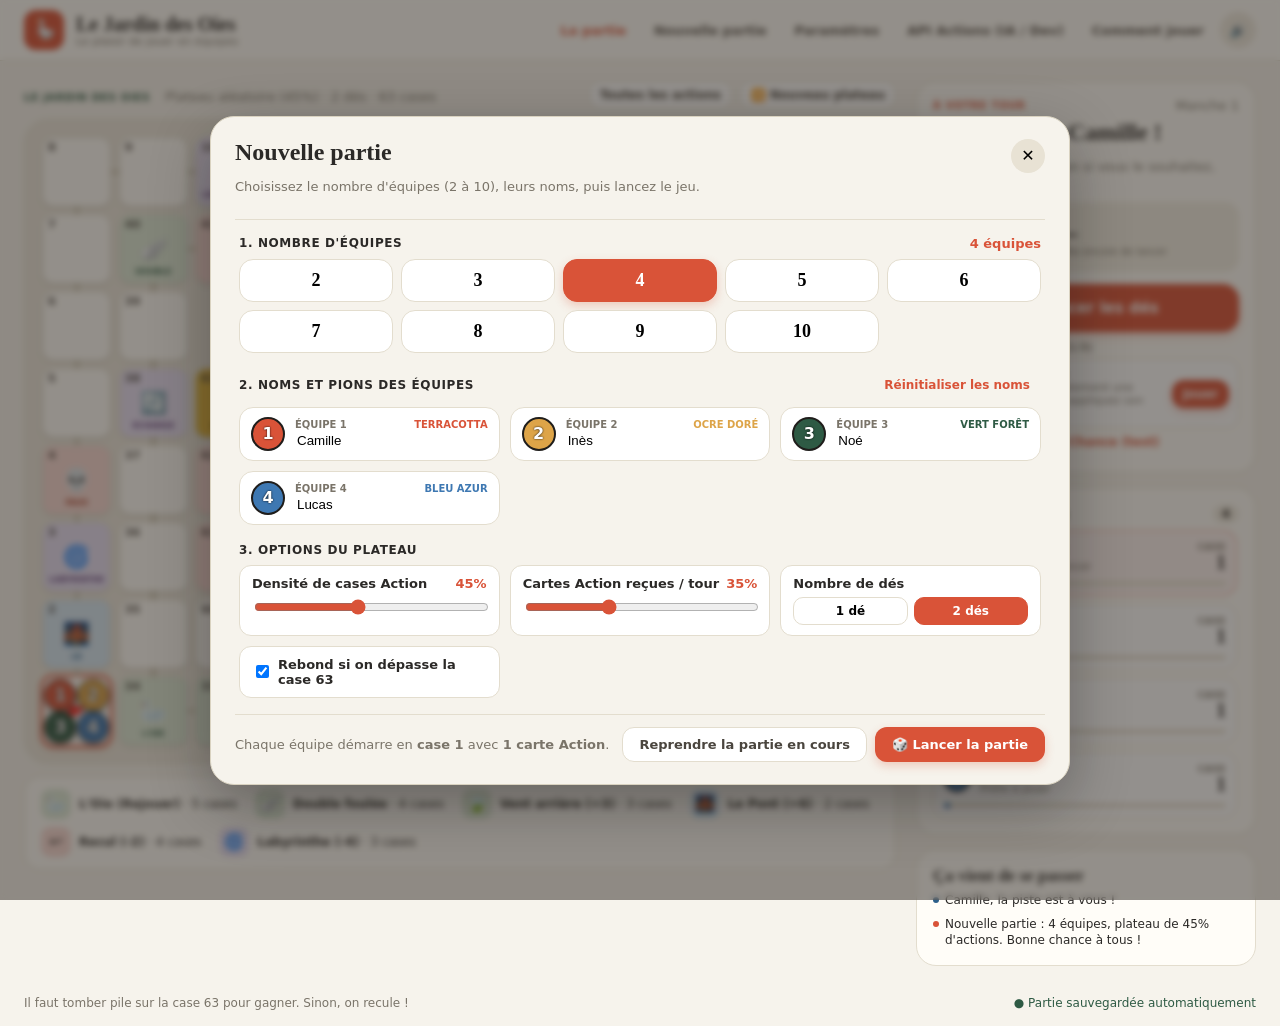
==== index.html @ deab4071 "Nouveau jeu de l'oie en équipes (2 à 10), pions animés, actions extensibles Co-Authored-By: Claude S" ====
<!DOCTYPE html>
<html lang="fr">
<head>
  <meta charset="UTF-8" />
  <meta name="viewport" content="width=device-width, initial-scale=1" />
  <title>Le Jardin des Oies</title>
  <link rel="stylesheet" href="style.css" />
</head>
<body>
  <header class="topbar">
    <div class="brand">
      <span class="logo">🪿</span>
      <div>
        <h1>Le Jardin des Oies</h1>
        <p>Le plaisir de jouer en équipes</p>
      </div>
    </div>
    <nav class="topnav">
      <button class="nav-btn active" data-open="">La partie</button>
      <button class="nav-btn" data-open="setupModal">Nouvelle partie</button>
      <button class="nav-btn" data-open="settingsModal">Paramètres</button>
      <button class="nav-btn" data-open="devModal">API Actions (IA / Dev)</button>
      <button class="nav-btn" data-open="rulesModal">Comment jouer</button>
      <button class="nav-btn icon" id="soundBtn" title="Activer / couper les bruitages">🔊</button>
    </nav>
  </header>

  <main class="layout">
    <section class="board-col">
      <div class="board-head">
        <div>
          <span class="eyebrow">Le jardin des oies</span>
          <span id="boardInfo" class="muted"></span>
        </div>
        <div class="board-actions">
          <button class="btn ghost small" data-open="allCellsModal">Toutes les actions</button>
          <button class="btn ghost small" id="newBoardBtn">🔀 Nouveau plateau</button>
        </div>
      </div>

      <div class="board-frame">
        <div class="board-wrap" id="boardWrap">
          <div class="board-grid" id="boardGrid"></div>
          <div class="pawn-layer" id="pawnLayer"></div>
        </div>
      </div>
      <div class="legend" id="legend"></div>
    </section>

    <aside class="side-col">
      <div class="card" id="turnCard">
        <div class="card-top"><span class="eyebrow">À votre tour</span><span class="muted" id="roundLabel"></span></div>
        <h2 id="turnTitle"></h2>
        <p class="muted" id="turnSubtitle"></p>
        <div class="dice-row">
          <div class="die" id="die1"></div>
          <div class="die" id="die2"></div>
          <div class="dice-total"><strong id="rollTotal">–</strong><small id="rollInfo">Pas encore de lancer</small></div>
        </div>
        <div id="actionBanner" class="banner hidden"></div>
        <button class="btn primary big" id="rollBtn">🎲 Lancer les dés</button>
        <div class="hand" id="handBox"></div>
        <button class="btn link small" id="drawChanceBtn">🍀 Tirer une carte Chance (test)</button>
      </div>

      <div class="card">
        <div class="card-top"><h3>Autour du plateau</h3><span class="badge" id="teamCount"></span></div>
        <div id="playersList" class="players-list"></div>
      </div>

      <div class="card">
        <div class="card-top"><h3>Ça vient de se passer</h3></div>
        <ul id="history" class="history"></ul>
      </div>
    </aside>
  </main>

  <footer class="foot">
    <span>Il faut tomber pile sur la case 63 pour gagner. Sinon, on recule !</span>
    <span id="saveInfo">● Partie sauvegardée automatiquement</span>
  </footer>

  <!-- ===================== MODALES ===================== -->

  <div class="modal hidden" id="setupModal">
    <div class="dialog wide">
      <div class="dialog-head">
        <div><h2>Nouvelle partie</h2><p class="muted">Choisissez le nombre d'équipes (2 à 10), leurs noms, puis lancez le jeu.</p></div>
        <button class="close" data-close>✕</button>
      </div>
      <div class="dialog-body">
        <div class="field">
          <div class="field-head"><label>1. Nombre d'équipes</label><strong id="setupCountText"></strong></div>
          <div class="count-grid" id="countGrid"></div>
        </div>
        <div class="field">
          <div class="field-head"><label>2. Noms et pions des équipes</label><button class="btn link small" id="resetNamesBtn">Réinitialiser les noms</button></div>
          <div class="names-grid" id="namesGrid"></div>
        </div>
        <div class="field">
          <div class="field-head"><label>3. Options du plateau</label></div>
          <div class="options-grid">
            <div class="opt"><span>Densité de cases Action <strong id="coverageVal"></strong></span><input type="range" id="coverageInput" min="10" max="90" step="5" /></div>
            <div class="opt"><span>Cartes Action reçues / tour <strong id="dropVal"></strong></span><input type="range" id="dropInput" min="0" max="100" step="5" /></div>
            <div class="opt"><span>Nombre de dés</span>
              <div class="seg"><button type="button" data-dice="1">1 dé</button><button type="button" data-dice="2">2 dés</button></div></div>
            <label class="opt check"><input type="checkbox" id="bounceInput" /> Rebond si on dépasse la case 63</label>
          </div>
        </div>
      </div>
      <div class="dialog-foot">
        <span class="muted">Chaque équipe démarre en <strong>case 1</strong> avec <strong>1 carte Action</strong>.</span>
        <div class="foot-btns">
          <button class="btn ghost" id="resumeBtn">Reprendre la partie en cours</button>
          <button class="btn primary" id="startBtn">🎲 Lancer la partie</button>
        </div>
      </div>
    </div>
  </div>

  <div class="modal hidden" id="settingsModal">
    <div class="dialog wide">
      <div class="dialog-head">
        <div><h2>Paramètres des actions</h2><p class="muted">Poids de tirage et usages autorisés de chaque action. Un poids de 0 la désactive.</p></div>
        <button class="close" data-close>✕</button>
      </div>
      <div class="dialog-body">
        <table class="weights"><thead><tr><th>Action</th><th>Poids</th><th>Plateau</th><th>Chance</th><th>Main</th></tr></thead><tbody id="weightsBody"></tbody></table>
      </div>
      <div class="dialog-foot">
        <button class="btn link" id="resetWeightsBtn">Rétablir les poids par défaut</button>
        <div class="foot-btns">
          <button class="btn ghost" id="applySettingsBtn">Appliquer</button>
          <button class="btn primary" id="applyRegenBtn">Appliquer et nouveau plateau</button>
        </div>
      </div>
    </div>
  </div>

  <div class="modal hidden" id="devModal">
    <div class="dialog wide">
      <div class="dialog-head">
        <div><h2>API Actions (IA / Dev)</h2><p class="muted">Collez un objet d'action JavaScript (ES6) pour l'injecter à chaud, ou copiez le contrat à donner à une IA.</p></div>
        <button class="close" data-close>✕</button>
      </div>
      <div class="dialog-body">
        <pre class="contract" id="contractBox"></pre>
        <div class="field">
          <div class="field-head"><label>Votre objet action</label><button class="btn link small" id="copyPromptBtn">📋 Copier le prompt pour une IA</button></div>
          <textarea id="actionCode" spellcheck="false" rows="14"></textarea>
          <div id="actionFeedback" class="feedback"></div>
        </div>
      </div>
      <div class="dialog-foot">
        <button class="btn link" id="loadExampleBtn">Charger un exemple</button>
        <button class="btn primary" id="injectBtn">⚡ Injecter l'action</button>
      </div>
    </div>
  </div>

  <div class="modal hidden" id="allCellsModal">
    <div class="dialog wide">
      <div class="dialog-head"><div><h2>Toutes les actions</h2><p class="muted">Catalogue des actions disponibles.</p></div><button class="close" data-close>✕</button></div>
      <div class="dialog-body"><div class="catalog" id="catalog"></div></div>
    </div>
  </div>

  <div class="modal hidden" id="rulesModal">
    <div class="dialog">
      <div class="dialog-head"><h2>Comment jouer ?</h2><button class="close" data-close>✕</button></div>
      <div class="dialog-body rules">
        <p><strong>1. Objectif.</strong> Soyez la première équipe à atteindre exactement la <strong>case 63</strong>. Si votre lancer dépasse 63, vous reculez du nombre de cases en trop (rebond).</p>
        <p><strong>2. Équipes.</strong> De 2 à 10 équipes jouent à tour de rôle. Chaque pion porte le numéro de son équipe.</p>
        <p><strong>3. Plateau dynamique.</strong> Les actions sont réparties au hasard à chaque partie selon la densité choisie et le poids de chaque action.</p>
        <p><strong>4. Cartes Chance.</strong> Certaines cases font piocher une carte Chance dont l'effet s'applique aussitôt.</p>
        <p><strong>5. Cartes Action.</strong> En fin de tour, une équipe peut recevoir une carte Action (3 maximum en main). Jouez-la avant de lancer les dés.</p>
        <p><strong>6. Nouvelles actions.</strong> Le bouton « API Actions » permet d'injecter vos propres actions à chaud.</p>
      </div>
      <div class="dialog-foot"><span></span><button class="btn primary" data-close>C'est compris !</button></div>
    </div>
  </div>

  <div class="modal hidden" id="chanceModal">
    <div class="dialog small center">
      <div class="big-icon" id="chanceIcon"></div>
      <span class="eyebrow" id="chanceKicker">Carte Chance tirée !</span>
      <h2 id="chanceTitle"></h2>
      <p class="muted" id="chanceDesc"></p>
      <button class="btn primary big" id="chanceOk">Appliquer l'effet</button>
    </div>
  </div>

  <div class="modal hidden" id="victoryModal">
    <div class="dialog small center">
      <div class="big-icon">🏆</div>
      <span class="eyebrow">Victoire !</span>
      <h2 id="victoryName"></h2>
      <p class="muted">Elle a atteint la case 63 en plein cœur du jardin.</p>
      <div class="foot-btns center">
        <button class="btn ghost" id="victorySetupBtn">Changer les équipes</button>
        <button class="btn primary" id="victoryAgainBtn">Rejouer</button>
      </div>
    </div>
  </div>

  <div class="toast hidden" id="toast"></div>

  <script src="actions.js"></script>
  <script src="game.js"></script>
</body>
</html>
---- style.css ----
:root {
  --bg: #F6F3EC;
  --surface: #FFFDF8;
  --board: #ECE7DC;
  --line: #E3DDCE;
  --ink: #2B2927;
  --muted: #7A7469;
  --accent: #D95338;
  --accent-dark: #BE4128;
  --forest: #2E5A44;
  --t-green: #DCE8D6;  --t-green-ink: #2E5A44;
  --t-blue: #D7E8F4;   --t-blue-ink: #2C5F8A;
  --t-yellow: #F7EBBD; --t-yellow-ink: #8A6A10;
  --t-purple: #E7DFF4; --t-purple-ink: #5E3A78;
  --t-red: #F8D9D3;    --t-red-ink: #A4361F;
  --t-gold: #E6B93E;
}
* { box-sizing: border-box; }
html, body { margin: 0; }
body {
  background: var(--bg); color: var(--ink);
  font-family: system-ui, -apple-system, "Segoe UI", Roboto, sans-serif;
  min-height: 100vh; display: flex; flex-direction: column; overflow-x: hidden;
}
h1, h2, h3 { font-family: Georgia, "Times New Roman", serif; margin: 0; }
button { font: inherit; cursor: pointer; }
.hidden { display: none !important; }
.muted { color: var(--muted); font-size: 13px; }
.eyebrow { font-size: 10px; font-weight: 800; letter-spacing: .08em; text-transform: uppercase; color: var(--accent); }

/* ---------- En-tête ---------- */
.topbar { display: flex; align-items: center; justify-content: space-between; gap: 16px; flex-wrap: wrap;
  padding: 10px 24px; background: var(--surface); border-bottom: 1px solid var(--line); }
.brand { display: flex; align-items: center; gap: 12px; }
.brand .logo { width: 40px; height: 40px; border-radius: 12px; background: var(--accent); display: grid; place-items: center; font-size: 22px; }
.brand h1 { font-size: 20px; line-height: 1.1; }
.brand p { margin: 0; font-size: 11px; color: var(--muted); }
.topnav { display: flex; align-items: center; gap: 4px; flex-wrap: wrap; }
.nav-btn { background: none; border: 0; padding: 8px 12px; border-radius: 10px; font-size: 13px; font-weight: 600; color: #57514A; }
.nav-btn:hover { background: #EFEADF; }
.nav-btn.active { color: var(--accent); }
.nav-btn.icon { width: 36px; height: 36px; padding: 0; border-radius: 50%; background: #EFEADF; }

/* ---------- Mise en page ---------- */
.layout { flex: 1; display: grid; grid-template-columns: minmax(0, 1fr) 340px; gap: 20px; padding: 20px 24px; max-width: 1500px; width: 100%; margin: 0 auto; }
@media (max-width: 1000px) { .layout { grid-template-columns: 1fr; padding: 14px; } }
.board-head { display: flex; justify-content: space-between; align-items: center; gap: 10px; flex-wrap: wrap; margin-bottom: 10px; }
.board-head .eyebrow { margin-right: 10px; color: var(--forest); }
.board-actions { display: flex; gap: 8px; }

.board-frame { background: var(--board); border: 1px solid var(--line); border-radius: 24px; padding: 18px; }
.board-wrap { position: relative; container-type: inline-size; width: 100%; aspect-ratio: 11 / 8; }
.board-grid { position: absolute; inset: 0; display: grid; grid-template-columns: repeat(11, 1fr); grid-template-rows: repeat(8, 1fr); gap: 1.1cqw; }

.cell { position: relative; background: #FFFDF8; border-radius: 1.2cqw; box-shadow: 0 .2cqw .5cqw rgba(60,50,30,.12), inset 0 0 0 1px rgba(0,0,0,.04);
  display: flex; flex-direction: column; align-items: center; padding: .5cqw .6cqw; min-width: 0; }
.cell .num { align-self: flex-start; font-size: 1.35cqw; font-weight: 800; line-height: 1; color: #55504A; }
.cell .badge-icon { margin: auto; font-size: 2.6cqw; line-height: 1; }
.cell .badge-name { font-size: .95cqw; font-weight: 800; text-transform: uppercase; letter-spacing: -.01em; max-width: 100%; white-space: nowrap; overflow: hidden; text-overflow: ellipsis; margin-bottom: .3cqw; }
.cell.green { background: var(--t-green); color: var(--t-green-ink); }
.cell.blue { background: var(--t-blue); color: var(--t-blue-ink); }
.cell.yellow { background: var(--t-yellow); color: var(--t-yellow-ink); }
.cell.purple { background: var(--t-purple); color: var(--t-purple-ink); }
.cell.red { background: var(--t-red); color: var(--t-red-ink); }
.cell.goal { background: var(--t-gold); color: #4A3800; }
.cell.start .badge-icon { color: var(--accent); }
.cell.current { box-shadow: 0 0 0 .3cqw var(--accent), 0 .4cqw 1cqw rgba(217,83,56,.3); }
.cell::after { content: ""; position: absolute; background: #CFC8B6; border-radius: 2px; z-index: 0; }
.cell.to-right::after { right: -1.1cqw; top: 50%; width: 1.1cqw; height: .5cqw; transform: translateY(-50%); }
.cell.to-left::after { left: -1.1cqw; top: 50%; width: 1.1cqw; height: .5cqw; transform: translateY(-50%); }
.cell.to-up::after { top: -1.1cqw; left: 50%; height: 1.1cqw; width: .5cqw; transform: translateX(-50%); }
.cell.to-down::after { bottom: -1.1cqw; left: 50%; height: 1.1cqw; width: .5cqw; transform: translateX(-50%); }

.center-stage { grid-column: 4 / 10; grid-row: 3 / 7; display: flex; flex-direction: column; align-items: center; justify-content: center; text-align: center; color: var(--forest); }
.center-stage h2 { font-size: 3.2cqw; }
.center-stage p { margin: .2cqw 0 .6cqw; font-size: 1.3cqw; opacity: .8; }
.center-stage svg { width: 22cqw; height: auto; }
.center-stage .quote { font-size: 1.3cqw; font-style: italic; opacity: .8; font-family: Georgia, serif; }

/* ---------- Pions ---------- */
.pawn-layer { position: absolute; inset: 0; pointer-events: none; z-index: 5; }
.pawn { position: absolute; width: var(--ps, 3cqw); height: var(--ps, 3cqw); transform: translate(-50%, -50%);
  border-radius: 50%; border: .2cqw solid #1F1D1B; display: grid; place-items: center; color: #fff;
  font-weight: 800; font-size: calc(var(--ps, 3cqw) * .55); text-shadow: 0 0 2px #000, 0 0 2px #000;
  box-shadow: 0 .3cqw .6cqw rgba(0,0,0,.35); transition: left .22s ease-in-out, top .22s ease-in-out, width .2s, height .2s; }
.pawn.active { animation: bob .9s ease-in-out infinite; z-index: 3; }
@keyframes bob { 50% { transform: translate(-50%, -62%); } }

.legend { display: flex; flex-wrap: wrap; gap: 8px 18px; margin-top: 12px; padding: 12px 16px; background: var(--surface); border: 1px solid var(--line); border-radius: 16px; }
.legend-item { display: flex; align-items: center; gap: 8px; font-size: 12px; }
.legend-item .chip { width: 30px; height: 30px; border-radius: 9px; display: grid; place-items: center; font-size: 16px; }
.chip.green { background: var(--t-green); } .chip.blue { background: var(--t-blue); } .chip.yellow { background: var(--t-yellow); }
.chip.purple { background: var(--t-purple); } .chip.red { background: var(--t-red); }

/* ---------- Panneau latéral ---------- */
.side-col { display: flex; flex-direction: column; gap: 14px; }
.card { background: var(--surface); border: 1px solid var(--line); border-radius: 20px; padding: 16px; }
.card-top { display: flex; justify-content: space-between; align-items: center; margin-bottom: 6px; }
.card h2 { font-size: 24px; margin: 2px 0; }
.card h3 { font-size: 17px; }
.badge { background: #EFEADF; padding: 2px 9px; border-radius: 99px; font-size: 12px; font-weight: 700; }

.dice-row { display: flex; align-items: center; gap: 10px; margin: 12px 0; padding: 12px; background: #F3EFE4; border-radius: 14px; }
.die { width: 46px; height: 46px; background: #fff; border-radius: 10px; box-shadow: 0 2px 5px rgba(0,0,0,.15); }
.die svg { width: 100%; height: 100%; }
.die.rolling { animation: shake .25s linear infinite; }
@keyframes shake { 25% { transform: rotate(-12deg); } 75% { transform: rotate(12deg); } }
.dice-total { display: flex; flex-direction: column; margin-left: 6px; }
.dice-total strong { font-family: Georgia, serif; font-size: 28px; line-height: 1; }
.dice-total small { font-size: 10px; color: var(--muted); max-width: 110px; }
.banner { padding: 10px 12px; border-radius: 12px; background: #FDF3F1; border: 1px solid #F2C9BF; margin-bottom: 10px; font-size: 13px; }
.banner b { display: block; color: var(--accent-dark); }

.btn { border: 1px solid transparent; border-radius: 12px; padding: 9px 16px; font-weight: 700; font-size: 13px; }
.btn.primary { background: var(--accent); color: #fff; box-shadow: 0 4px 10px rgba(217,83,56,.25); }
.btn.primary:hover:not(:disabled) { background: var(--accent-dark); }
.btn.primary:disabled { opacity: .55; cursor: not-allowed; }
.btn.ghost { background: #fff; border-color: var(--line); color: #4A453E; }
.btn.ghost:hover { background: #F3EFE4; }
.btn.link { background: none; color: var(--accent); padding: 4px 6px; }
.btn.link:hover { text-decoration: underline; }
.btn.small { padding: 6px 10px; font-size: 12px; }
.btn.big { width: 100%; padding: 14px; font-size: 15px; border-radius: 16px; }

.hand { display: flex; flex-direction: column; gap: 6px; margin-top: 10px; }
.hand-title { font-size: 10px; font-weight: 800; letter-spacing: .06em; text-transform: uppercase; color: var(--muted); }
.hand-card { display: flex; align-items: center; gap: 8px; padding: 7px 9px; border-radius: 12px; border: 1px solid var(--line); background: #fff; font-size: 12px; }
.hand-card .ico { font-size: 20px; }
.hand-card .txt { flex: 1; min-width: 0; }
.hand-card .txt b { display: block; }
.hand-card .txt span { color: var(--muted); font-size: 11px; display: block; }

.players-list { display: flex; flex-direction: column; gap: 8px; max-height: 420px; overflow-y: auto; padding-right: 2px; }
.player { padding: 9px 10px; border-radius: 14px; border: 1px solid var(--line); background: #fff; }
.player.turn { background: #FDF3F1; border-color: rgba(217,83,56,.45); }
.player-row { display: flex; align-items: center; gap: 10px; }
.player .dot { width: 26px; height: 26px; border-radius: 50%; border: 2px solid #1F1D1B; display: grid; place-items: center; color: #fff; font-size: 12px; font-weight: 800; text-shadow: 0 0 2px #000; flex-shrink: 0; }
.player .info { flex: 1; min-width: 0; }
.player .info b { font-size: 13px; display: block; overflow: hidden; text-overflow: ellipsis; white-space: nowrap; }
.player .info span { font-size: 11px; color: var(--muted); }
.player .pos { text-align: right; }
.player .pos small { display: block; font-size: 9px; font-weight: 800; letter-spacing: .06em; color: var(--muted); }
.player .pos b { font-family: Georgia, serif; font-size: 20px; line-height: 1; }
.bar { height: 5px; border-radius: 9px; background: #E8E2D4; margin-top: 7px; overflow: hidden; }
.bar i { display: block; height: 100%; transition: width .4s; }

.history { list-style: none; margin: 0; padding: 0; max-height: 240px; overflow-y: auto; display: flex; flex-direction: column; gap: 8px; }
.history li { font-size: 12px; padding-left: 12px; position: relative; line-height: 1.35; }
.history li::before { content: ""; position: absolute; left: 0; top: 5px; width: 6px; height: 6px; border-radius: 50%; background: var(--t-blue-ink); }
.history li.hl::before { background: var(--accent); }

.foot { display: flex; justify-content: space-between; flex-wrap: wrap; gap: 8px; padding: 10px 24px 16px; font-size: 12px; color: var(--muted); }
#saveInfo { color: var(--forest); }

/* ---------- Modales ---------- */
.modal { position: fixed; inset: 0; z-index: 50; background: rgba(40,35,28,.5); backdrop-filter: blur(3px); display: flex; align-items: center; justify-content: center; padding: 16px; }
.dialog { background: var(--bg); border: 1px solid #D9D2C0; border-radius: 24px; width: 100%; max-width: 560px; max-height: 92vh; display: flex; flex-direction: column; padding: 22px 24px; box-shadow: 0 20px 60px rgba(0,0,0,.3); }
.dialog.wide { max-width: 860px; }
.dialog.small { max-width: 400px; }
.dialog.center { align-items: center; text-align: center; gap: 8px; }
.dialog-head { display: flex; justify-content: space-between; gap: 12px; padding-bottom: 12px; border-bottom: 1px solid var(--line); }
.dialog-head h2 { font-size: 24px; }
.dialog-body { overflow-y: auto; padding: 16px 4px; flex: 1; display: flex; flex-direction: column; gap: 18px; }
.dialog-foot { display: flex; justify-content: space-between; align-items: center; gap: 12px; flex-wrap: wrap; padding-top: 12px; border-top: 1px solid var(--line); }
.foot-btns { display: flex; gap: 8px; flex-wrap: wrap; }
.foot-btns.center { justify-content: center; margin-top: 8px; }
.close { width: 34px; height: 34px; border-radius: 50%; border: 0; background: #E8E2D4; font-weight: 800; flex-shrink: 0; }
.big-icon { font-size: 54px; }
.rules p { margin: 0 0 10px; font-size: 14px; line-height: 1.5; }

.field-head { display: flex; justify-content: space-between; align-items: center; margin-bottom: 8px; }
.field-head label { font-size: 12px; font-weight: 800; text-transform: uppercase; letter-spacing: .05em; }
.field-head strong { color: var(--accent); font-size: 13px; }
.count-grid { display: grid; grid-template-columns: repeat(5, 1fr); gap: 8px; }
.count-grid button { padding: 10px 0; border-radius: 14px; border: 1px solid var(--line); background: #fff; font: 700 18px Georgia, serif; }
.count-grid button:hover { border-color: #aaa; }
.count-grid button.sel { background: var(--accent); color: #fff; border-color: var(--accent); box-shadow: 0 4px 10px rgba(217,83,56,.25); }
.names-grid { display: grid; grid-template-columns: repeat(auto-fill, minmax(240px, 1fr)); gap: 10px; }
.name-card { display: flex; align-items: center; gap: 10px; padding: 9px 11px; border-radius: 14px; background: #fff; border: 1px solid var(--line); }
.name-card:focus-within { border-color: var(--accent); }
.name-card .dot { width: 34px; height: 34px; border-radius: 50%; border: 2px solid #1F1D1B; display: grid; place-items: center; color: #fff; font-weight: 800; text-shadow: 0 0 2px #000; flex-shrink: 0; }
.name-card .col { flex: 1; min-width: 0; }
.name-card small { font-size: 10px; font-weight: 700; text-transform: uppercase; color: var(--muted); display: flex; justify-content: space-between; }
.name-card input { width: 100%; border: 0; outline: 0; background: transparent; font: 700 14px inherit; }
.options-grid { display: grid; grid-template-columns: repeat(auto-fit, minmax(240px, 1fr)); gap: 10px; }
.opt { padding: 10px 12px; border-radius: 12px; background: #fff; border: 1px solid var(--line); display: flex; flex-direction: column; gap: 6px; font-size: 13px; }
.opt span { display: flex; justify-content: space-between; font-weight: 600; }
.opt span strong { color: var(--accent); }
.opt.check { flex-direction: row; align-items: center; font-weight: 600; }
.opt input[type=range] { width: 100%; accent-color: var(--accent); }
.seg { display: flex; gap: 6px; }
.seg button { flex: 1; padding: 6px; border-radius: 10px; border: 1px solid var(--line); background: #fff; font-weight: 600; font-size: 12px; }
.seg button.sel { background: var(--accent); color: #fff; border-color: var(--accent); }

.weights { width: 100%; border-collapse: collapse; font-size: 13px; }
.weights th { text-align: left; font-size: 10px; text-transform: uppercase; letter-spacing: .05em; color: var(--muted); padding: 6px; }
.weights td { padding: 6px; border-top: 1px solid var(--line); }
.weights input[type=number] { width: 60px; padding: 4px 6px; border-radius: 8px; border: 1px solid var(--line); }

.contract, #actionCode { font: 12px/1.45 ui-monospace, Menlo, Consolas, monospace; }
.contract { background: #2B2927; color: #E8E2D4; padding: 12px 14px; border-radius: 12px; margin: 0; white-space: pre-wrap; max-height: 220px; overflow: auto; }
#actionCode { width: 100%; border: 1px solid var(--line); border-radius: 12px; padding: 10px; resize: vertical; background: #fff; }
.feedback { font-size: 12px; font-weight: 700; margin-top: 6px; min-height: 16px; }
.feedback.ok { color: #1E7B4B; } .feedback.err { color: #C0301A; }

.catalog { display: grid; grid-template-columns: repeat(auto-fill, minmax(300px, 1fr)); gap: 10px; }
.cat-item { display: flex; gap: 10px; padding: 10px; border-radius: 14px; background: #fff; border: 1px solid var(--line); font-size: 12px; }
.cat-item .chip { width: 38px; height: 38px; border-radius: 11px; display: grid; place-items: center; font-size: 20px; flex-shrink: 0; }
.tags { display: flex; gap: 5px; margin-top: 5px; flex-wrap: wrap; }
.tags span { font-size: 10px; padding: 1px 7px; border-radius: 6px; background: #EFEADF; font-weight: 600; }

.toast { position: fixed; left: 50%; bottom: 22px; transform: translateX(-50%); background: #2B2927; color: #fff; padding: 10px 18px; border-radius: 12px; font-size: 13px; font-weight: 600; z-index: 80; box-shadow: 0 8px 24px rgba(0,0,0,.3); max-width: 92vw; }

@media (max-width: 640px) {
  .topbar { padding: 10px 14px; }
  .cell .badge-name { display: none; }
  .cell .num { font-size: 2cqw; }
  .cell .badge-icon { font-size: 3.4cqw; }
  .center-stage h2 { font-size: 3.6cqw; }
  .center-stage .quote, .center-stage p { display: none; }
  .board-frame { padding: 10px; border-radius: 16px; }
}
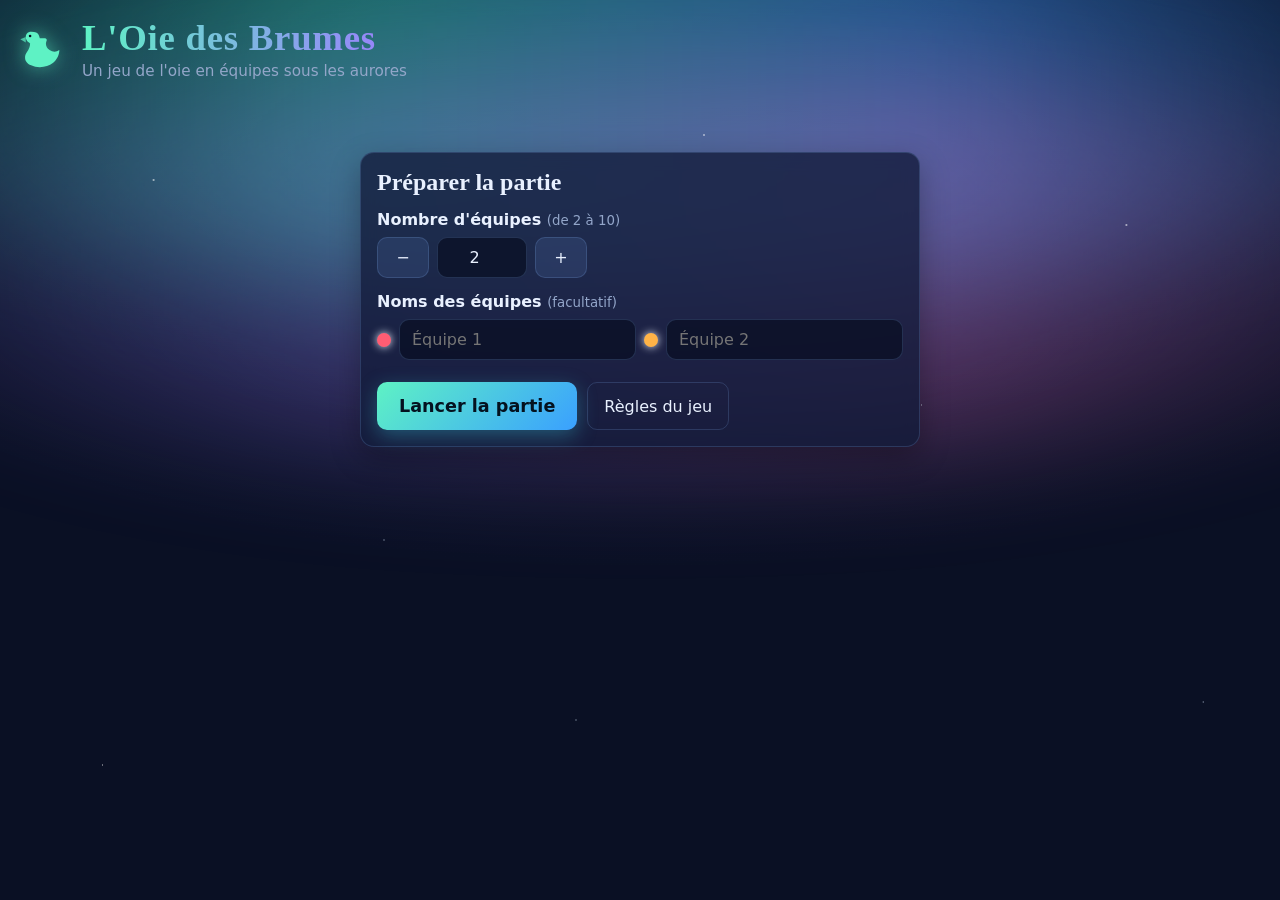
==== commit 2272c0b5: "Nouveau jeu de l'oie « L'Oie des Brumes » (HTML/CSS/JS) Co-Authored-By: Claude Sonnet 5.5 <noreply@a" ====
--- a/index.html
+++ b/index.html
@@ -1,211 +1,123 @@
 <!DOCTYPE html>
 <html lang="fr">
 <head>
-  <meta charset="UTF-8" />
-  <meta name="viewport" content="width=device-width, initial-scale=1" />
-  <title>Le Jardin des Oies</title>
-  <link rel="stylesheet" href="style.css" />
+  <meta charset="utf-8">
+  <meta name="viewport" content="width=device-width, initial-scale=1">
+  <title>L'Oie des Brumes</title>
+  <link rel="stylesheet" href="style.css">
 </head>
 <body>
-  <header class="topbar">
-    <div class="brand">
-      <span class="logo">🪿</span>
-      <div>
-        <h1>Le Jardin des Oies</h1>
-        <p>Le plaisir de jouer en équipes</p>
-      </div>
+
+<!-- Sprite des pictogrammes (habillage : modifiable sans toucher au jeu) -->
+<svg width="0" height="0" style="position:absolute" aria-hidden="true">
+  <symbol id="i-goose" viewBox="0 0 48 48"><path d="M14 8c-3 0-5 2-5 5 0 2 1 4 3 5l1 1c0 3-1 5-3 8-3 4-2 10 4 12 6 3 15 2 20-2 4-3 6-8 6-12-3 2-6 2-9 0-3-2-4-5-3-8 1-2 0-3-2-3h-4l-1-3c-1-2-3-3-7-3z"/><path d="M9 13l-5 2 5 3z" opacity=".7"/><circle cx="13" cy="12" r="1.2" fill="#0b1226"/></symbol>
+  <symbol id="i-bridge" viewBox="0 0 48 48"><path d="M3 30h42v4H3zM6 30c3-12 33-12 36 0h-4C34 21 14 21 10 30zM9 34v8h4v-8zm13 0v8h4v-8zm13 0v8h4v-8z"/></symbol>
+  <symbol id="i-inn" viewBox="0 0 48 48"><path d="M24 6L4 22h6v20h28V22h6zM20 42V30h8v12z"/></symbol>
+  <symbol id="i-well" viewBox="0 0 48 48"><path d="M8 8h32v4h-3v10h-4V12H15v10h-4V12H8zM10 24h28v18H10zM14 28v10h20V28z" fill-rule="evenodd"/></symbol>
+  <symbol id="i-maze" viewBox="0 0 48 48"><path d="M6 6h36v36H6zm5 5v26h26V11zm5 5h16v16H21v-8h6v-3H18v13h-2z" fill-rule="evenodd"/></symbol>
+  <symbol id="i-prison" viewBox="0 0 48 48"><path d="M6 6h36v36H6zm5 5v26h5V11zm10 0v26h5V11zm10 0v26h5V11z" fill-rule="evenodd"/></symbol>
+  <symbol id="i-death" viewBox="0 0 48 48"><path d="M24 4C13 4 8 12 8 20c0 5 2 8 5 10v8h6v-4h3v4h4v-4h3v4h6v-8c3-2 5-5 5-10C40 12 35 4 24 4zM17 19a4 4 0 110 8 4 4 0 010-8zm14 0a4 4 0 110 8 4 4 0 010-8z" fill-rule="evenodd"/></symbol>
+  <symbol id="i-start" viewBox="0 0 48 48"><path d="M10 4h4v40h-4zM16 6l24 8-24 10z"/></symbol>
+  <symbol id="i-end" viewBox="0 0 48 48"><path d="M24 3l6 14 15 1-11 10 4 15-14-8-14 8 4-15L3 18l15-1z"/></symbol>
+</svg>
+
+<div class="sky" aria-hidden="true"><div class="aurora a1"></div><div class="aurora a2"></div><div class="stars"></div></div>
+
+<main class="app">
+  <header class="masthead">
+    <svg class="logo" viewBox="0 0 48 48"><use href="#i-goose"/></svg>
+    <div>
+      <h1>L'Oie des Brumes</h1>
+      <p>Un jeu de l'oie en équipes sous les aurores</p>
     </div>
-    <nav class="topnav">
-      <button class="nav-btn active" data-open="">La partie</button>
-      <button class="nav-btn" data-open="setupModal">Nouvelle partie</button>
-      <button class="nav-btn" data-open="settingsModal">Paramètres</button>
-      <button class="nav-btn" data-open="devModal">API Actions (IA / Dev)</button>
-      <button class="nav-btn" data-open="rulesModal">Comment jouer</button>
-      <button class="nav-btn icon" id="soundBtn" title="Activer / couper les bruitages">🔊</button>
-    </nav>
   </header>
 
-  <main class="layout">
-    <section class="board-col">
-      <div class="board-head">
-        <div>
-          <span class="eyebrow">Le jardin des oies</span>
-          <span id="boardInfo" class="muted"></span>
+  <!-- ÉCRAN 1 : préparation -->
+  <section id="setup" class="card setup">
+    <h2>Préparer la partie</h2>
+    <label class="field-label" for="teamCount">Nombre d'équipes <small>(de 2 à 10)</small></label>
+    <div class="stepper">
+      <button type="button" id="teamMinus" aria-label="Moins d'équipes">−</button>
+      <input id="teamCount" type="number" min="2" max="10" value="2" inputmode="numeric">
+      <button type="button" id="teamPlus" aria-label="Plus d'équipes">+</button>
+    </div>
+    <p id="setupError" class="error" role="alert" hidden></p>
+
+    <div class="field-label">Noms des équipes <small>(facultatif)</small></div>
+    <ul id="teamNames" class="team-names"></ul>
+
+    <div class="actions">
+      <button type="button" id="startBtn" class="btn primary big">Lancer la partie</button>
+      <button type="button" class="btn ghost" data-open="rulesDialog">Règles du jeu</button>
+    </div>
+  </section>
+
+  <!-- ÉCRAN 2 : partie -->
+  <section id="game" class="game" hidden>
+    <div class="board-wrap">
+      <div id="board" class="board" aria-label="Plateau de jeu"></div>
+      <p id="banner" class="banner" aria-live="polite"></p>
+    </div>
+
+    <aside class="panel">
+      <div class="card turn">
+        <div class="turn-head">
+          <span id="turnDot" class="dot"></span>
+          <div><small>Au tour de</small><strong id="turnName">—</strong></div>
         </div>
-        <div class="board-actions">
-          <button class="btn ghost small" data-open="allCellsModal">Toutes les actions</button>
-          <button class="btn ghost small" id="newBoardBtn">🔀 Nouveau plateau</button>
+        <div class="dice-row">
+          <div id="die1" class="die" aria-label="Dé 1"></div>
+          <div id="die2" class="die" aria-label="Dé 2"></div>
         </div>
-      </div>
-
-      <div class="board-frame">
-        <div class="board-wrap" id="boardWrap">
-          <div class="board-grid" id="boardGrid"></div>
-          <div class="pawn-layer" id="pawnLayer"></div>
-        </div>
-      </div>
-      <div class="legend" id="legend"></div>
-    </section>
-
-    <aside class="side-col">
-      <div class="card" id="turnCard">
-        <div class="card-top"><span class="eyebrow">À votre tour</span><span class="muted" id="roundLabel"></span></div>
-        <h2 id="turnTitle"></h2>
-        <p class="muted" id="turnSubtitle"></p>
-        <div class="dice-row">
-          <div class="die" id="die1"></div>
-          <div class="die" id="die2"></div>
-          <div class="dice-total"><strong id="rollTotal">–</strong><small id="rollInfo">Pas encore de lancer</small></div>
-        </div>
-        <div id="actionBanner" class="banner hidden"></div>
-        <button class="btn primary big" id="rollBtn">🎲 Lancer les dés</button>
-        <div class="hand" id="handBox"></div>
-        <button class="btn link small" id="drawChanceBtn">🍀 Tirer une carte Chance (test)</button>
+        <button type="button" id="rollBtn" class="btn primary big">Lancer les dés</button>
       </div>
 
       <div class="card">
-        <div class="card-top"><h3>Autour du plateau</h3><span class="badge" id="teamCount"></span></div>
-        <div id="playersList" class="players-list"></div>
+        <h3>Équipes</h3>
+        <ul id="teamList" class="team-list"></ul>
       </div>
 
       <div class="card">
-        <div class="card-top"><h3>Ça vient de se passer</h3></div>
-        <ul id="history" class="history"></ul>
+        <h3>Journal</h3>
+        <ol id="log" class="log"></ol>
+      </div>
+
+      <div class="actions row">
+        <button type="button" class="btn ghost" data-open="rulesDialog">Règles</button>
+        <button type="button" id="restartBtn" class="btn ghost">Nouvelle partie</button>
       </div>
     </aside>
-  </main>
+  </section>
+</main>
 
-  <footer class="foot">
-    <span>Il faut tomber pile sur la case 63 pour gagner. Sinon, on recule !</span>
-    <span id="saveInfo">● Partie sauvegardée automatiquement</span>
-  </footer>
+<dialog id="rulesDialog" class="dialog">
+  <h2>Règles du jeu</h2>
+  <ul class="rules">
+    <li>Chaque équipe lance <b>deux dés</b> et avance de la somme obtenue, de la case 1 à la case <b>63</b>.</li>
+    <li><svg><use href="#i-goose"/></svg><b>Oies</b> (5, 9, 14, 18, 23, 27, 32, 36, 41, 45, 50, 54, 59) : on avance à nouveau du même nombre et on rejoue.</li>
+    <li><svg><use href="#i-bridge"/></svg><b>Pont</b> (6) : on saute à la case 12.</li>
+    <li><svg><use href="#i-inn"/></svg><b>Auberge</b> (19) : on passe 2 tours.</li>
+    <li><svg><use href="#i-well"/></svg><b>Puits</b> (31) : bloqué jusqu'à l'arrivée d'une autre équipe sur la case.</li>
+    <li><svg><use href="#i-maze"/></svg><b>Labyrinthe</b> (42) : retour à la case 30.</li>
+    <li><svg><use href="#i-prison"/></svg><b>Prison</b> (52) : bloqué jusqu'à l'arrivée d'une autre équipe sur la case.</li>
+    <li><svg><use href="#i-death"/></svg><b>Mort</b> (58) : retour à la case 1.</li>
+    <li><b>Premier lancer :</b> 6 + 3 envoie à la case 26, 5 + 4 à la case 53.</li>
+    <li><svg><use href="#i-end"/></svg>Il faut tomber <b>exactement</b> sur la case 63 : si le total dépasse, on recule d'autant de cases que l'excédent.</li>
+  </ul>
+  <form method="dialog"><button class="btn primary">Compris</button></form>
+</dialog>
 
-  <!-- ===================== MODALES ===================== -->
+<dialog id="winDialog" class="dialog win">
+  <svg class="logo big-logo" viewBox="0 0 48 48"><use href="#i-end"/></svg>
+  <h2 id="winTitle">Victoire !</h2>
+  <p id="winText"></p>
+  <div class="actions row">
+    <button type="button" id="replayBtn" class="btn primary">Rejouer</button>
+    <button type="button" id="closeWinBtn" class="btn ghost">Voir le plateau</button>
+  </div>
+</dialog>
 
-  <div class="modal hidden" id="setupModal">
-    <div class="dialog wide">
-      <div class="dialog-head">
-        <div><h2>Nouvelle partie</h2><p class="muted">Choisissez le nombre d'équipes (2 à 10), leurs noms, puis lancez le jeu.</p></div>
-        <button class="close" data-close>✕</button>
-      </div>
-      <div class="dialog-body">
-        <div class="field">
-          <div class="field-head"><label>1. Nombre d'équipes</label><strong id="setupCountText"></strong></div>
-          <div class="count-grid" id="countGrid"></div>
-        </div>
-        <div class="field">
-          <div class="field-head"><label>2. Noms et pions des équipes</label><button class="btn link small" id="resetNamesBtn">Réinitialiser les noms</button></div>
-          <div class="names-grid" id="namesGrid"></div>
-        </div>
-        <div class="field">
-          <div class="field-head"><label>3. Options du plateau</label></div>
-          <div class="options-grid">
-            <div class="opt"><span>Densité de cases Action <strong id="coverageVal"></strong></span><input type="range" id="coverageInput" min="10" max="90" step="5" /></div>
-            <div class="opt"><span>Cartes Action reçues / tour <strong id="dropVal"></strong></span><input type="range" id="dropInput" min="0" max="100" step="5" /></div>
-            <div class="opt"><span>Nombre de dés</span>
-              <div class="seg"><button type="button" data-dice="1">1 dé</button><button type="button" data-dice="2">2 dés</button></div></div>
-            <label class="opt check"><input type="checkbox" id="bounceInput" /> Rebond si on dépasse la case 63</label>
-          </div>
-        </div>
-      </div>
-      <div class="dialog-foot">
-        <span class="muted">Chaque équipe démarre en <strong>case 1</strong> avec <strong>1 carte Action</strong>.</span>
-        <div class="foot-btns">
-          <button class="btn ghost" id="resumeBtn">Reprendre la partie en cours</button>
-          <button class="btn primary" id="startBtn">🎲 Lancer la partie</button>
-        </div>
-      </div>
-    </div>
-  </div>
-
-  <div class="modal hidden" id="settingsModal">
-    <div class="dialog wide">
-      <div class="dialog-head">
-        <div><h2>Paramètres des actions</h2><p class="muted">Poids de tirage et usages autorisés de chaque action. Un poids de 0 la désactive.</p></div>
-        <button class="close" data-close>✕</button>
-      </div>
-      <div class="dialog-body">
-        <table class="weights"><thead><tr><th>Action</th><th>Poids</th><th>Plateau</th><th>Chance</th><th>Main</th></tr></thead><tbody id="weightsBody"></tbody></table>
-      </div>
-      <div class="dialog-foot">
-        <button class="btn link" id="resetWeightsBtn">Rétablir les poids par défaut</button>
-        <div class="foot-btns">
-          <button class="btn ghost" id="applySettingsBtn">Appliquer</button>
-          <button class="btn primary" id="applyRegenBtn">Appliquer et nouveau plateau</button>
-        </div>
-      </div>
-    </div>
-  </div>
-
-  <div class="modal hidden" id="devModal">
-    <div class="dialog wide">
-      <div class="dialog-head">
-        <div><h2>API Actions (IA / Dev)</h2><p class="muted">Collez un objet d'action JavaScript (ES6) pour l'injecter à chaud, ou copiez le contrat à donner à une IA.</p></div>
-        <button class="close" data-close>✕</button>
-      </div>
-      <div class="dialog-body">
-        <pre class="contract" id="contractBox"></pre>
-        <div class="field">
-          <div class="field-head"><label>Votre objet action</label><button class="btn link small" id="copyPromptBtn">📋 Copier le prompt pour une IA</button></div>
-          <textarea id="actionCode" spellcheck="false" rows="14"></textarea>
-          <div id="actionFeedback" class="feedback"></div>
-        </div>
-      </div>
-      <div class="dialog-foot">
-        <button class="btn link" id="loadExampleBtn">Charger un exemple</button>
-        <button class="btn primary" id="injectBtn">⚡ Injecter l'action</button>
-      </div>
-    </div>
-  </div>
-
-  <div class="modal hidden" id="allCellsModal">
-    <div class="dialog wide">
-      <div class="dialog-head"><div><h2>Toutes les actions</h2><p class="muted">Catalogue des actions disponibles.</p></div><button class="close" data-close>✕</button></div>
-      <div class="dialog-body"><div class="catalog" id="catalog"></div></div>
-    </div>
-  </div>
-
-  <div class="modal hidden" id="rulesModal">
-    <div class="dialog">
-      <div class="dialog-head"><h2>Comment jouer ?</h2><button class="close" data-close>✕</button></div>
-      <div class="dialog-body rules">
-        <p><strong>1. Objectif.</strong> Soyez la première équipe à atteindre exactement la <strong>case 63</strong>. Si votre lancer dépasse 63, vous reculez du nombre de cases en trop (rebond).</p>
-        <p><strong>2. Équipes.</strong> De 2 à 10 équipes jouent à tour de rôle. Chaque pion porte le numéro de son équipe.</p>
-        <p><strong>3. Plateau dynamique.</strong> Les actions sont réparties au hasard à chaque partie selon la densité choisie et le poids de chaque action.</p>
-        <p><strong>4. Cartes Chance.</strong> Certaines cases font piocher une carte Chance dont l'effet s'applique aussitôt.</p>
-        <p><strong>5. Cartes Action.</strong> En fin de tour, une équipe peut recevoir une carte Action (3 maximum en main). Jouez-la avant de lancer les dés.</p>
-        <p><strong>6. Nouvelles actions.</strong> Le bouton « API Actions » permet d'injecter vos propres actions à chaud.</p>
-      </div>
-      <div class="dialog-foot"><span></span><button class="btn primary" data-close>C'est compris !</button></div>
-    </div>
-  </div>
-
-  <div class="modal hidden" id="chanceModal">
-    <div class="dialog small center">
-      <div class="big-icon" id="chanceIcon"></div>
-      <span class="eyebrow" id="chanceKicker">Carte Chance tirée !</span>
-      <h2 id="chanceTitle"></h2>
-      <p class="muted" id="chanceDesc"></p>
-      <button class="btn primary big" id="chanceOk">Appliquer l'effet</button>
-    </div>
-  </div>
-
-  <div class="modal hidden" id="victoryModal">
-    <div class="dialog small center">
-      <div class="big-icon">🏆</div>
-      <span class="eyebrow">Victoire !</span>
-      <h2 id="victoryName"></h2>
-      <p class="muted">Elle a atteint la case 63 en plein cœur du jardin.</p>
-      <div class="foot-btns center">
-        <button class="btn ghost" id="victorySetupBtn">Changer les équipes</button>
-        <button class="btn primary" id="victoryAgainBtn">Rejouer</button>
-      </div>
-    </div>
-  </div>
-
-  <div class="toast hidden" id="toast"></div>
-
-  <script src="actions.js"></script>
-  <script src="game.js"></script>
+<script src="rules.js"></script>
+<script src="app.js"></script>
 </body>
 </html>
--- a/style.css
+++ b/style.css
@@ -1,222 +1,173 @@
+/* L'Oie des Brumes — habillage : nuit polaire, aurores boréales, pierres givrées.
+   Toute la direction artistique passe par les variables ci-dessous et ce fichier. */
 :root {
-  --bg: #F6F3EC;
-  --surface: #FFFDF8;
-  --board: #ECE7DC;
-  --line: #E3DDCE;
-  --ink: #2B2927;
-  --muted: #7A7469;
-  --accent: #D95338;
-  --accent-dark: #BE4128;
-  --forest: #2E5A44;
-  --t-green: #DCE8D6;  --t-green-ink: #2E5A44;
-  --t-blue: #D7E8F4;   --t-blue-ink: #2C5F8A;
-  --t-yellow: #F7EBBD; --t-yellow-ink: #8A6A10;
-  --t-purple: #E7DFF4; --t-purple-ink: #5E3A78;
-  --t-red: #F8D9D3;    --t-red-ink: #A4361F;
-  --t-gold: #E6B93E;
+  --bg: #0a1024;
+  --bg-2: #101a38;
+  --panel: rgba(18, 28, 58, .78);
+  --panel-line: rgba(140, 190, 255, .18);
+  --text: #e9f1ff;
+  --muted: #93a6c9;
+  --accent: #5ef2c4;       /* aurore verte */
+  --accent-2: #9d7bff;     /* aurore violette */
+  --gold: #ffd479;
+  --good: #7bf0b0;
+  --bad: #ff8fa3;
+  --cell: #17234a;
+  --cell-line: rgba(160, 200, 255, .22);
+  --radius: 14px;
+  --font: "Segoe UI", system-ui, -apple-system, "Helvetica Neue", Arial, sans-serif;
+  --font-title: Georgia, "Palatino Linotype", serif;
 }
+
 * { box-sizing: border-box; }
+[hidden] { display: none !important; }
 html, body { margin: 0; }
 body {
-  background: var(--bg); color: var(--ink);
-  font-family: system-ui, -apple-system, "Segoe UI", Roboto, sans-serif;
-  min-height: 100vh; display: flex; flex-direction: column; overflow-x: hidden;
+  min-height: 100vh;
+  font-family: var(--font);
+  color: var(--text);
+  background: radial-gradient(120% 90% at 50% 0%, var(--bg-2), var(--bg) 70%) fixed;
 }
-h1, h2, h3 { font-family: Georgia, "Times New Roman", serif; margin: 0; }
-button { font: inherit; cursor: pointer; }
-.hidden { display: none !important; }
-.muted { color: var(--muted); font-size: 13px; }
-.eyebrow { font-size: 10px; font-weight: 800; letter-spacing: .08em; text-transform: uppercase; color: var(--accent); }
 
-/* ---------- En-tête ---------- */
-.topbar { display: flex; align-items: center; justify-content: space-between; gap: 16px; flex-wrap: wrap;
-  padding: 10px 24px; background: var(--surface); border-bottom: 1px solid var(--line); }
-.brand { display: flex; align-items: center; gap: 12px; }
-.brand .logo { width: 40px; height: 40px; border-radius: 12px; background: var(--accent); display: grid; place-items: center; font-size: 22px; }
-.brand h1 { font-size: 20px; line-height: 1.1; }
-.brand p { margin: 0; font-size: 11px; color: var(--muted); }
-.topnav { display: flex; align-items: center; gap: 4px; flex-wrap: wrap; }
-.nav-btn { background: none; border: 0; padding: 8px 12px; border-radius: 10px; font-size: 13px; font-weight: 600; color: #57514A; }
-.nav-btn:hover { background: #EFEADF; }
-.nav-btn.active { color: var(--accent); }
-.nav-btn.icon { width: 36px; height: 36px; padding: 0; border-radius: 50%; background: #EFEADF; }
+/* ----- Ciel ----- */
+.sky { position: fixed; inset: 0; overflow: hidden; pointer-events: none; z-index: 0; }
+.aurora { position: absolute; width: 140%; height: 45%; left: -20%; filter: blur(60px); opacity: .45; border-radius: 50%; animation: drift 18s ease-in-out infinite alternate; }
+.a1 { top: -12%; background: linear-gradient(90deg, transparent, #2fe0b0, #3aa0ff, transparent); }
+.a2 { top: 6%; background: linear-gradient(90deg, transparent, #9d7bff, #ff7ad9, transparent); opacity: .28; animation-duration: 26s; animation-direction: alternate-reverse; }
+.stars { position: absolute; inset: 0; background-image:
+  radial-gradient(1.5px 1.5px at 12% 20%, #fff, transparent), radial-gradient(1px 1px at 30% 60%, #cde, transparent),
+  radial-gradient(1.5px 1.5px at 55% 15%, #fff, transparent), radial-gradient(1px 1px at 72% 45%, #cde, transparent),
+  radial-gradient(1.5px 1.5px at 88% 25%, #fff, transparent), radial-gradient(1px 1px at 45% 80%, #cde, transparent),
+  radial-gradient(1px 1px at 8% 85%, #fff, transparent), radial-gradient(1px 1px at 94% 78%, #cde, transparent);
+  opacity: .8; }
+@keyframes drift { from { transform: translateX(-6%) skewX(-6deg); } to { transform: translateX(6%) skewX(6deg); } }
 
-/* ---------- Mise en page ---------- */
-.layout { flex: 1; display: grid; grid-template-columns: minmax(0, 1fr) 340px; gap: 20px; padding: 20px 24px; max-width: 1500px; width: 100%; margin: 0 auto; }
-@media (max-width: 1000px) { .layout { grid-template-columns: 1fr; padding: 14px; } }
-.board-head { display: flex; justify-content: space-between; align-items: center; gap: 10px; flex-wrap: wrap; margin-bottom: 10px; }
-.board-head .eyebrow { margin-right: 10px; color: var(--forest); }
-.board-actions { display: flex; gap: 8px; }
+/* ----- Mise en page ----- */
+.app { position: relative; z-index: 1; max-width: 1280px; margin: 0 auto; padding: 18px 16px 40px; }
+.masthead { display: flex; align-items: center; gap: 14px; margin-bottom: 18px; }
+.masthead h1 { margin: 0; font: 700 clamp(1.6rem, 4vw, 2.3rem)/1.1 var(--font-title); letter-spacing: .02em;
+  background: linear-gradient(90deg, var(--accent), var(--accent-2)); -webkit-background-clip: text; background-clip: text; color: transparent; }
+.masthead p { margin: 4px 0 0; color: var(--muted); font-size: .95rem; }
+.logo { width: 52px; height: 52px; fill: var(--accent); filter: drop-shadow(0 0 10px rgba(94, 242, 196, .55)); flex: none; }
+.big-logo { width: 84px; height: 84px; fill: var(--gold); filter: drop-shadow(0 0 14px rgba(255, 212, 121, .6)); }
 
-.board-frame { background: var(--board); border: 1px solid var(--line); border-radius: 24px; padding: 18px; }
-.board-wrap { position: relative; container-type: inline-size; width: 100%; aspect-ratio: 11 / 8; }
-.board-grid { position: absolute; inset: 0; display: grid; grid-template-columns: repeat(11, 1fr); grid-template-rows: repeat(8, 1fr); gap: 1.1cqw; }
+.card { background: var(--panel); border: 1px solid var(--panel-line); border-radius: var(--radius); padding: 16px; backdrop-filter: blur(8px); box-shadow: 0 10px 30px rgba(0, 0, 0, .3); }
+.card h2, .card h3 { margin: 0 0 12px; font-family: var(--font-title); }
+.card h3 { font-size: 1rem; color: var(--gold); letter-spacing: .04em; text-transform: uppercase; }
 
-.cell { position: relative; background: #FFFDF8; border-radius: 1.2cqw; box-shadow: 0 .2cqw .5cqw rgba(60,50,30,.12), inset 0 0 0 1px rgba(0,0,0,.04);
-  display: flex; flex-direction: column; align-items: center; padding: .5cqw .6cqw; min-width: 0; }
-.cell .num { align-self: flex-start; font-size: 1.35cqw; font-weight: 800; line-height: 1; color: #55504A; }
-.cell .badge-icon { margin: auto; font-size: 2.6cqw; line-height: 1; }
-.cell .badge-name { font-size: .95cqw; font-weight: 800; text-transform: uppercase; letter-spacing: -.01em; max-width: 100%; white-space: nowrap; overflow: hidden; text-overflow: ellipsis; margin-bottom: .3cqw; }
-.cell.green { background: var(--t-green); color: var(--t-green-ink); }
-.cell.blue { background: var(--t-blue); color: var(--t-blue-ink); }
-.cell.yellow { background: var(--t-yellow); color: var(--t-yellow-ink); }
-.cell.purple { background: var(--t-purple); color: var(--t-purple-ink); }
-.cell.red { background: var(--t-red); color: var(--t-red-ink); }
-.cell.goal { background: var(--t-gold); color: #4A3800; }
-.cell.start .badge-icon { color: var(--accent); }
-.cell.current { box-shadow: 0 0 0 .3cqw var(--accent), 0 .4cqw 1cqw rgba(217,83,56,.3); }
-.cell::after { content: ""; position: absolute; background: #CFC8B6; border-radius: 2px; z-index: 0; }
-.cell.to-right::after { right: -1.1cqw; top: 50%; width: 1.1cqw; height: .5cqw; transform: translateY(-50%); }
-.cell.to-left::after { left: -1.1cqw; top: 50%; width: 1.1cqw; height: .5cqw; transform: translateY(-50%); }
-.cell.to-up::after { top: -1.1cqw; left: 50%; height: 1.1cqw; width: .5cqw; transform: translateX(-50%); }
-.cell.to-down::after { bottom: -1.1cqw; left: 50%; height: 1.1cqw; width: .5cqw; transform: translateX(-50%); }
+/* ----- Préparation ----- */
+.setup { max-width: 560px; margin: 8vh auto 0; }
+.field-label { display: block; margin: 14px 0 8px; font-weight: 600; }
+.field-label small { color: var(--muted); font-weight: 400; }
+.stepper { display: flex; align-items: stretch; gap: 8px; }
+.stepper input { width: 90px; text-align: center; font-size: 1.6rem; font-weight: 700; }
+.stepper button { width: 52px; font-size: 1.6rem; }
+input[type=number], input[type=text] { background: rgba(8, 14, 34, .7); color: var(--text); border: 1px solid var(--panel-line); border-radius: 10px; padding: 10px 12px; font: inherit; }
+input:focus-visible, button:focus-visible { outline: 2px solid var(--accent); outline-offset: 2px; }
+.stepper button, .btn { cursor: pointer; border: 1px solid var(--panel-line); border-radius: 10px; background: rgba(120, 170, 255, .12); color: var(--text); font: inherit; padding: 10px 16px; transition: transform .12s, background .2s, box-shadow .2s; }
+.stepper button:hover, .btn:hover:not(:disabled) { background: rgba(120, 170, 255, .24); }
+.btn:active:not(:disabled) { transform: translateY(1px); }
+.btn:disabled { opacity: .5; cursor: not-allowed; }
+.btn.primary { background: linear-gradient(135deg, var(--accent), #3aa0ff); color: #04121f; font-weight: 700; border: 0; box-shadow: 0 6px 20px rgba(58, 200, 220, .35); }
+.btn.primary:hover:not(:disabled) { background: linear-gradient(135deg, #8bffe0, #6cbcff); }
+.btn.ghost { background: transparent; }
+.btn.big { padding: 14px 22px; font-size: 1.1rem; }
+.error { color: var(--bad); margin: 8px 0 0; }
+.team-names { list-style: none; margin: 0; padding: 0; display: grid; grid-template-columns: repeat(auto-fill, minmax(210px, 1fr)); gap: 8px; }
+.team-names li { display: flex; align-items: center; gap: 8px; }
+.team-names input { flex: 1; min-width: 0; }
+.actions { display: flex; flex-wrap: wrap; gap: 10px; margin-top: 22px; }
+.actions.row { margin-top: 0; }
+.dot { width: 14px; height: 14px; border-radius: 50%; flex: none; box-shadow: 0 0 8px currentColor; }
 
-.center-stage { grid-column: 4 / 10; grid-row: 3 / 7; display: flex; flex-direction: column; align-items: center; justify-content: center; text-align: center; color: var(--forest); }
-.center-stage h2 { font-size: 3.2cqw; }
-.center-stage p { margin: .2cqw 0 .6cqw; font-size: 1.3cqw; opacity: .8; }
-.center-stage svg { width: 22cqw; height: auto; }
-.center-stage .quote { font-size: 1.3cqw; font-style: italic; opacity: .8; font-family: Georgia, serif; }
+/* ----- Partie ----- */
+.game { display: grid; grid-template-columns: minmax(0, 1fr) 340px; gap: 18px; align-items: start; }
+.board-wrap { min-width: 0; }
+.board {
+  container-type: inline-size;
+  position: relative; display: grid; width: 100%; max-width: 1000px; margin: 0 auto;
+  grid-template-columns: repeat(9, 1fr); grid-template-rows: repeat(7, 1fr); aspect-ratio: 9 / 7;
+  border-radius: 18px;
+  background: linear-gradient(160deg, #0f1b3d, #0a1230);
+  box-shadow: 0 0 0 1px var(--panel-line), 0 0 0 5px rgba(94, 242, 196, .06), 0 20px 50px rgba(0, 0, 0, .5);
+}
+.cell {
+  position: relative; display: grid; place-items: center; border-radius: 1.2cqw; overflow: hidden; margin: .3cqw;
+  background: linear-gradient(160deg, #1d2d5c, var(--cell)); border: 1px solid var(--cell-line);
+  box-shadow: inset 0 0 12px rgba(120, 170, 255, .08);
+}
+.cell-num { position: absolute; left: .7cqw; top: .4cqw; font-size: 1.35cqw; font-weight: 700; color: var(--muted); }
+.cell-icon { width: 4.6cqw; height: 4.6cqw; fill: currentColor; opacity: .92; }
+.t-goose { color: #5ef2c4; background: linear-gradient(160deg, #15506a, #14385a); border-color: rgba(94, 242, 196, .55); }
+.t-bridge { color: #ffd479; background: linear-gradient(160deg, #4a3a22, #2b2a3a); }
+.t-inn { color: #ffb36b; background: linear-gradient(160deg, #4a2f2a, #2c2438); }
+.t-well { color: #6cc4ff; background: linear-gradient(160deg, #123b5e, #12284d); }
+.t-maze { color: #c7a6ff; background: linear-gradient(160deg, #38285e, #231f4d); }
+.t-prison { color: #b8c4d8; background: linear-gradient(160deg, #343b52, #1f263f); }
+.t-death { color: #ff8fa3; background: linear-gradient(160deg, #4d1f38, #2a1535); border-color: rgba(255, 143, 163, .5); }
+.t-start { color: #7bf0b0; background: linear-gradient(160deg, #1b5a4a, #153a46); }
+.t-end { color: #ffd479; background: radial-gradient(circle, #6a5420, #2b2a3a 75%); border-color: rgba(255, 212, 121, .7); box-shadow: 0 0 16px rgba(255, 212, 121, .35); }
 
-/* ---------- Pions ---------- */
-.pawn-layer { position: absolute; inset: 0; pointer-events: none; z-index: 5; }
-.pawn { position: absolute; width: var(--ps, 3cqw); height: var(--ps, 3cqw); transform: translate(-50%, -50%);
-  border-radius: 50%; border: .2cqw solid #1F1D1B; display: grid; place-items: center; color: #fff;
-  font-weight: 800; font-size: calc(var(--ps, 3cqw) * .55); text-shadow: 0 0 2px #000, 0 0 2px #000;
-  box-shadow: 0 .3cqw .6cqw rgba(0,0,0,.35); transition: left .22s ease-in-out, top .22s ease-in-out, width .2s, height .2s; }
-.pawn.active { animation: bob .9s ease-in-out infinite; z-index: 3; }
-@keyframes bob { 50% { transform: translate(-50%, -62%); } }
+.pawn-layer { position: absolute; inset: 0; pointer-events: none; }
+.pawn {
+  --size: 3.5cqw;
+  position: absolute; width: var(--size); height: var(--size); border-radius: 50%;
+  left: calc((var(--col, 0) + .5) * 11.111cqw - var(--size) / 2 + var(--dx, 0) * 1cqw);
+  top: calc((var(--row, 0) + .5) * 11.111cqw - var(--size) / 2 + var(--dy, 0) * 1cqw);
+  display: grid; place-items: center; font-weight: 800; font-size: 1.9cqw; color: #08122a;
+  background: radial-gradient(circle at 35% 30%, #fff8, var(--pc) 55%); border: .25cqw solid #fff;
+  box-shadow: 0 .4cqw 1cqw rgba(0, 0, 0, .55), 0 0 1.2cqw var(--pc);
+  transition: left .24s ease, top .24s ease, transform .2s;
+}
+.pawn.active { animation: pulse 1.2s ease-in-out infinite; }
+.pawn.jumping { transition: left .6s cubic-bezier(.3, 1.4, .6, 1), top .6s cubic-bezier(.3, 1.4, .6, 1); transform: scale(1.5); }
+@keyframes pulse { 50% { box-shadow: 0 .4cqw 1cqw rgba(0, 0, 0, .55), 0 0 2.4cqw 0.4cqw var(--pc); } }
 
-.legend { display: flex; flex-wrap: wrap; gap: 8px 18px; margin-top: 12px; padding: 12px 16px; background: var(--surface); border: 1px solid var(--line); border-radius: 16px; }
-.legend-item { display: flex; align-items: center; gap: 8px; font-size: 12px; }
-.legend-item .chip { width: 30px; height: 30px; border-radius: 9px; display: grid; place-items: center; font-size: 16px; }
-.chip.green { background: var(--t-green); } .chip.blue { background: var(--t-blue); } .chip.yellow { background: var(--t-yellow); }
-.chip.purple { background: var(--t-purple); } .chip.red { background: var(--t-red); }
+.banner { min-height: 3em; margin: 12px auto 0; max-width: 1000px; text-align: center; font-family: var(--font-title); font-size: 1.1rem; color: var(--text); }
+.banner[data-tone=good] { color: var(--good); }
+.banner[data-tone=bad] { color: var(--bad); }
 
-/* ---------- Panneau latéral ---------- */
-.side-col { display: flex; flex-direction: column; gap: 14px; }
-.card { background: var(--surface); border: 1px solid var(--line); border-radius: 20px; padding: 16px; }
-.card-top { display: flex; justify-content: space-between; align-items: center; margin-bottom: 6px; }
-.card h2 { font-size: 24px; margin: 2px 0; }
-.card h3 { font-size: 17px; }
-.badge { background: #EFEADF; padding: 2px 9px; border-radius: 99px; font-size: 12px; font-weight: 700; }
+/* ----- Panneau latéral ----- */
+.panel { display: grid; gap: 14px; }
+.turn-head { display: flex; align-items: center; gap: 10px; }
+.turn-head small { display: block; color: var(--muted); }
+.turn-head strong { font: 700 1.3rem var(--font-title); }
+.dice-row { display: flex; justify-content: center; gap: 16px; margin: 16px 0; }
+.die { width: 64px; height: 64px; padding: 8px; border-radius: 14px; display: grid; grid-template: repeat(3, 1fr) / repeat(3, 1fr);
+  background: linear-gradient(145deg, #fdfdff, #c9d8f5); box-shadow: 0 6px 14px rgba(0, 0, 0, .45), inset 0 -3px 6px rgba(0, 0, 40, .15); }
+.die i { display: block; place-self: center; width: 10px; height: 10px; border-radius: 50%; }
+.die i.pip { background: #0e1a3d; }
+.die.rolling { animation: tumble .35s linear infinite; }
+@keyframes tumble { to { transform: rotate(360deg); } }
+.turn .btn { width: 100%; }
 
-.dice-row { display: flex; align-items: center; gap: 10px; margin: 12px 0; padding: 12px; background: #F3EFE4; border-radius: 14px; }
-.die { width: 46px; height: 46px; background: #fff; border-radius: 10px; box-shadow: 0 2px 5px rgba(0,0,0,.15); }
-.die svg { width: 100%; height: 100%; }
-.die.rolling { animation: shake .25s linear infinite; }
-@keyframes shake { 25% { transform: rotate(-12deg); } 75% { transform: rotate(12deg); } }
-.dice-total { display: flex; flex-direction: column; margin-left: 6px; }
-.dice-total strong { font-family: Georgia, serif; font-size: 28px; line-height: 1; }
-.dice-total small { font-size: 10px; color: var(--muted); max-width: 110px; }
-.banner { padding: 10px 12px; border-radius: 12px; background: #FDF3F1; border: 1px solid #F2C9BF; margin-bottom: 10px; font-size: 13px; }
-.banner b { display: block; color: var(--accent-dark); }
+.team-list { list-style: none; margin: 0; padding: 0; display: grid; gap: 6px; }
+.team-list li { display: flex; align-items: center; gap: 8px; padding: 6px 8px; border-radius: 8px; border: 1px solid transparent; }
+.team-list li.current { background: rgba(94, 242, 196, .1); border-color: rgba(94, 242, 196, .4); }
+.tname { flex: 1; min-width: 0; overflow: hidden; text-overflow: ellipsis; white-space: nowrap; }
+.tpos { color: var(--muted); font-size: .9rem; }
+.chip { font-size: .72rem; padding: 2px 7px; border-radius: 99px; background: rgba(255, 143, 163, .18); color: var(--bad); }
 
-.btn { border: 1px solid transparent; border-radius: 12px; padding: 9px 16px; font-weight: 700; font-size: 13px; }
-.btn.primary { background: var(--accent); color: #fff; box-shadow: 0 4px 10px rgba(217,83,56,.25); }
-.btn.primary:hover:not(:disabled) { background: var(--accent-dark); }
-.btn.primary:disabled { opacity: .55; cursor: not-allowed; }
-.btn.ghost { background: #fff; border-color: var(--line); color: #4A453E; }
-.btn.ghost:hover { background: #F3EFE4; }
-.btn.link { background: none; color: var(--accent); padding: 4px 6px; }
-.btn.link:hover { text-decoration: underline; }
-.btn.small { padding: 6px 10px; font-size: 12px; }
-.btn.big { width: 100%; padding: 14px; font-size: 15px; border-radius: 16px; }
+.log { list-style: none; margin: 0; padding: 0; max-height: 220px; overflow: auto; font-size: .9rem; display: grid; gap: 4px; }
+.log li { padding-left: 8px; border-left: 3px solid var(--panel-line); color: var(--muted); }
+.log li[data-tone=good] { border-color: var(--good); }
+.log li[data-tone=bad] { border-color: var(--bad); }
+.log li:first-child { color: var(--text); }
 
-.hand { display: flex; flex-direction: column; gap: 6px; margin-top: 10px; }
-.hand-title { font-size: 10px; font-weight: 800; letter-spacing: .06em; text-transform: uppercase; color: var(--muted); }
-.hand-card { display: flex; align-items: center; gap: 8px; padding: 7px 9px; border-radius: 12px; border: 1px solid var(--line); background: #fff; font-size: 12px; }
-.hand-card .ico { font-size: 20px; }
-.hand-card .txt { flex: 1; min-width: 0; }
-.hand-card .txt b { display: block; }
-.hand-card .txt span { color: var(--muted); font-size: 11px; display: block; }
+/* ----- Fenêtres ----- */
+.dialog { background: #111b3b; color: var(--text); border: 1px solid var(--panel-line); border-radius: 18px; max-width: min(560px, 92vw); padding: 24px; box-shadow: 0 30px 80px rgba(0, 0, 0, .6); }
+.dialog::backdrop { background: rgba(4, 8, 20, .7); backdrop-filter: blur(3px); }
+.dialog h2 { margin-top: 0; font-family: var(--font-title); color: var(--gold); }
+.rules { padding: 0; list-style: none; display: grid; gap: 8px; line-height: 1.4; }
+.rules li { display: flex; gap: 10px; align-items: flex-start; }
+.rules svg { width: 22px; height: 22px; fill: var(--accent); flex: none; }
+.rules li:not(:has(svg)) { padding-left: 32px; }
+.win { text-align: center; }
+.win .actions { justify-content: center; }
 
-.players-list { display: flex; flex-direction: column; gap: 8px; max-height: 420px; overflow-y: auto; padding-right: 2px; }
-.player { padding: 9px 10px; border-radius: 14px; border: 1px solid var(--line); background: #fff; }
-.player.turn { background: #FDF3F1; border-color: rgba(217,83,56,.45); }
-.player-row { display: flex; align-items: center; gap: 10px; }
-.player .dot { width: 26px; height: 26px; border-radius: 50%; border: 2px solid #1F1D1B; display: grid; place-items: center; color: #fff; font-size: 12px; font-weight: 800; text-shadow: 0 0 2px #000; flex-shrink: 0; }
-.player .info { flex: 1; min-width: 0; }
-.player .info b { font-size: 13px; display: block; overflow: hidden; text-overflow: ellipsis; white-space: nowrap; }
-.player .info span { font-size: 11px; color: var(--muted); }
-.player .pos { text-align: right; }
-.player .pos small { display: block; font-size: 9px; font-weight: 800; letter-spacing: .06em; color: var(--muted); }
-.player .pos b { font-family: Georgia, serif; font-size: 20px; line-height: 1; }
-.bar { height: 5px; border-radius: 9px; background: #E8E2D4; margin-top: 7px; overflow: hidden; }
-.bar i { display: block; height: 100%; transition: width .4s; }
-
-.history { list-style: none; margin: 0; padding: 0; max-height: 240px; overflow-y: auto; display: flex; flex-direction: column; gap: 8px; }
-.history li { font-size: 12px; padding-left: 12px; position: relative; line-height: 1.35; }
-.history li::before { content: ""; position: absolute; left: 0; top: 5px; width: 6px; height: 6px; border-radius: 50%; background: var(--t-blue-ink); }
-.history li.hl::before { background: var(--accent); }
-
-.foot { display: flex; justify-content: space-between; flex-wrap: wrap; gap: 8px; padding: 10px 24px 16px; font-size: 12px; color: var(--muted); }
-#saveInfo { color: var(--forest); }
-
-/* ---------- Modales ---------- */
-.modal { position: fixed; inset: 0; z-index: 50; background: rgba(40,35,28,.5); backdrop-filter: blur(3px); display: flex; align-items: center; justify-content: center; padding: 16px; }
-.dialog { background: var(--bg); border: 1px solid #D9D2C0; border-radius: 24px; width: 100%; max-width: 560px; max-height: 92vh; display: flex; flex-direction: column; padding: 22px 24px; box-shadow: 0 20px 60px rgba(0,0,0,.3); }
-.dialog.wide { max-width: 860px; }
-.dialog.small { max-width: 400px; }
-.dialog.center { align-items: center; text-align: center; gap: 8px; }
-.dialog-head { display: flex; justify-content: space-between; gap: 12px; padding-bottom: 12px; border-bottom: 1px solid var(--line); }
-.dialog-head h2 { font-size: 24px; }
-.dialog-body { overflow-y: auto; padding: 16px 4px; flex: 1; display: flex; flex-direction: column; gap: 18px; }
-.dialog-foot { display: flex; justify-content: space-between; align-items: center; gap: 12px; flex-wrap: wrap; padding-top: 12px; border-top: 1px solid var(--line); }
-.foot-btns { display: flex; gap: 8px; flex-wrap: wrap; }
-.foot-btns.center { justify-content: center; margin-top: 8px; }
-.close { width: 34px; height: 34px; border-radius: 50%; border: 0; background: #E8E2D4; font-weight: 800; flex-shrink: 0; }
-.big-icon { font-size: 54px; }
-.rules p { margin: 0 0 10px; font-size: 14px; line-height: 1.5; }
-
-.field-head { display: flex; justify-content: space-between; align-items: center; margin-bottom: 8px; }
-.field-head label { font-size: 12px; font-weight: 800; text-transform: uppercase; letter-spacing: .05em; }
-.field-head strong { color: var(--accent); font-size: 13px; }
-.count-grid { display: grid; grid-template-columns: repeat(5, 1fr); gap: 8px; }
-.count-grid button { padding: 10px 0; border-radius: 14px; border: 1px solid var(--line); background: #fff; font: 700 18px Georgia, serif; }
-.count-grid button:hover { border-color: #aaa; }
-.count-grid button.sel { background: var(--accent); color: #fff; border-color: var(--accent); box-shadow: 0 4px 10px rgba(217,83,56,.25); }
-.names-grid { display: grid; grid-template-columns: repeat(auto-fill, minmax(240px, 1fr)); gap: 10px; }
-.name-card { display: flex; align-items: center; gap: 10px; padding: 9px 11px; border-radius: 14px; background: #fff; border: 1px solid var(--line); }
-.name-card:focus-within { border-color: var(--accent); }
-.name-card .dot { width: 34px; height: 34px; border-radius: 50%; border: 2px solid #1F1D1B; display: grid; place-items: center; color: #fff; font-weight: 800; text-shadow: 0 0 2px #000; flex-shrink: 0; }
-.name-card .col { flex: 1; min-width: 0; }
-.name-card small { font-size: 10px; font-weight: 700; text-transform: uppercase; color: var(--muted); display: flex; justify-content: space-between; }
-.name-card input { width: 100%; border: 0; outline: 0; background: transparent; font: 700 14px inherit; }
-.options-grid { display: grid; grid-template-columns: repeat(auto-fit, minmax(240px, 1fr)); gap: 10px; }
-.opt { padding: 10px 12px; border-radius: 12px; background: #fff; border: 1px solid var(--line); display: flex; flex-direction: column; gap: 6px; font-size: 13px; }
-.opt span { display: flex; justify-content: space-between; font-weight: 600; }
-.opt span strong { color: var(--accent); }
-.opt.check { flex-direction: row; align-items: center; font-weight: 600; }
-.opt input[type=range] { width: 100%; accent-color: var(--accent); }
-.seg { display: flex; gap: 6px; }
-.seg button { flex: 1; padding: 6px; border-radius: 10px; border: 1px solid var(--line); background: #fff; font-weight: 600; font-size: 12px; }
-.seg button.sel { background: var(--accent); color: #fff; border-color: var(--accent); }
-
-.weights { width: 100%; border-collapse: collapse; font-size: 13px; }
-.weights th { text-align: left; font-size: 10px; text-transform: uppercase; letter-spacing: .05em; color: var(--muted); padding: 6px; }
-.weights td { padding: 6px; border-top: 1px solid var(--line); }
-.weights input[type=number] { width: 60px; padding: 4px 6px; border-radius: 8px; border: 1px solid var(--line); }
-
-.contract, #actionCode { font: 12px/1.45 ui-monospace, Menlo, Consolas, monospace; }
-.contract { background: #2B2927; color: #E8E2D4; padding: 12px 14px; border-radius: 12px; margin: 0; white-space: pre-wrap; max-height: 220px; overflow: auto; }
-#actionCode { width: 100%; border: 1px solid var(--line); border-radius: 12px; padding: 10px; resize: vertical; background: #fff; }
-.feedback { font-size: 12px; font-weight: 700; margin-top: 6px; min-height: 16px; }
-.feedback.ok { color: #1E7B4B; } .feedback.err { color: #C0301A; }
-
-.catalog { display: grid; grid-template-columns: repeat(auto-fill, minmax(300px, 1fr)); gap: 10px; }
-.cat-item { display: flex; gap: 10px; padding: 10px; border-radius: 14px; background: #fff; border: 1px solid var(--line); font-size: 12px; }
-.cat-item .chip { width: 38px; height: 38px; border-radius: 11px; display: grid; place-items: center; font-size: 20px; flex-shrink: 0; }
-.tags { display: flex; gap: 5px; margin-top: 5px; flex-wrap: wrap; }
-.tags span { font-size: 10px; padding: 1px 7px; border-radius: 6px; background: #EFEADF; font-weight: 600; }
-
-.toast { position: fixed; left: 50%; bottom: 22px; transform: translateX(-50%); background: #2B2927; color: #fff; padding: 10px 18px; border-radius: 12px; font-size: 13px; font-weight: 600; z-index: 80; box-shadow: 0 8px 24px rgba(0,0,0,.3); max-width: 92vw; }
-
-@media (max-width: 640px) {
-  .topbar { padding: 10px 14px; }
-  .cell .badge-name { display: none; }
-  .cell .num { font-size: 2cqw; }
-  .cell .badge-icon { font-size: 3.4cqw; }
-  .center-stage h2 { font-size: 3.6cqw; }
-  .center-stage .quote, .center-stage p { display: none; }
-  .board-frame { padding: 10px; border-radius: 16px; }
+@media (max-width: 900px) {
+  .game { grid-template-columns: 1fr; }
 }
+@media (prefers-reduced-motion: reduce) {
+  .aurora, .pawn.active, .die.rolling { animation: none; }
+}
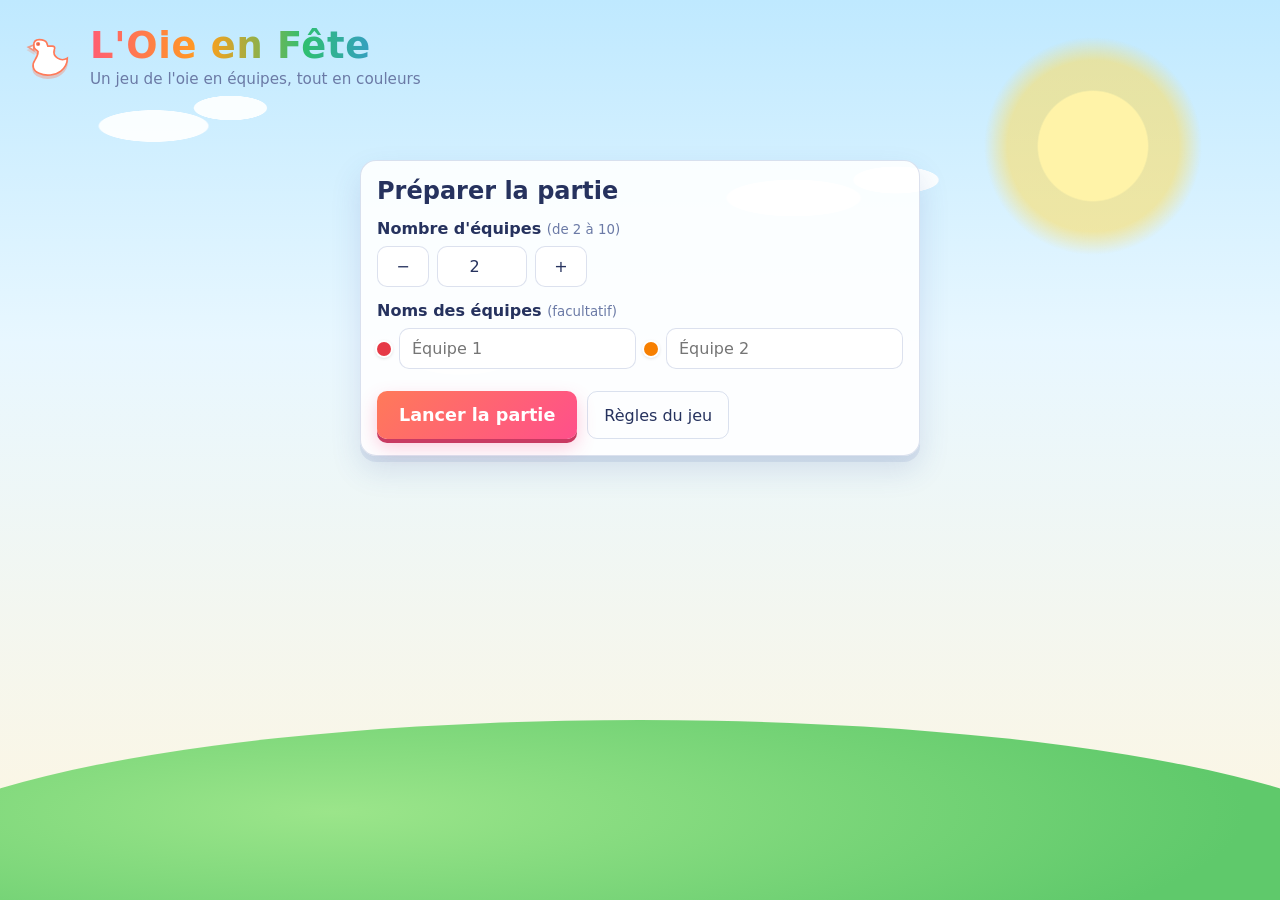
==== commit 4597601c: "Refonte graphique : ambiance claire et colorée (L'Oie en Fête) Co-Authored-By: Claude Sonnet 5.5 <no" ====
--- a/index.html
+++ b/index.html
@@ -3,7 +3,7 @@
 <head>
   <meta charset="utf-8">
   <meta name="viewport" content="width=device-width, initial-scale=1">
-  <title>L'Oie des Brumes</title>
+  <title>L'Oie en Fête</title>
   <link rel="stylesheet" href="style.css">
 </head>
 <body>
@@ -27,8 +27,8 @@
   <header class="masthead">
     <svg class="logo" viewBox="0 0 48 48"><use href="#i-goose"/></svg>
     <div>
-      <h1>L'Oie des Brumes</h1>
-      <p>Un jeu de l'oie en équipes sous les aurores</p>
+      <h1>L'Oie en Fête</h1>
+      <p>Un jeu de l'oie en équipes, tout en couleurs</p>
     </div>
   </header>
 
--- a/style.css
+++ b/style.css
@@ -1,57 +1,55 @@
-/* L'Oie des Brumes — habillage : nuit polaire, aurores boréales, pierres givrées.
+/* L'Oie en Fête — habillage clair et coloré : ciel d'été, prairie, bonbons.
    Toute la direction artistique passe par les variables ci-dessous et ce fichier. */
 :root {
-  --bg: #0a1024;
-  --bg-2: #101a38;
-  --panel: rgba(18, 28, 58, .78);
-  --panel-line: rgba(140, 190, 255, .18);
-  --text: #e9f1ff;
-  --muted: #93a6c9;
-  --accent: #5ef2c4;       /* aurore verte */
-  --accent-2: #9d7bff;     /* aurore violette */
-  --gold: #ffd479;
-  --good: #7bf0b0;
-  --bad: #ff8fa3;
-  --cell: #17234a;
-  --cell-line: rgba(160, 200, 255, .22);
-  --radius: 14px;
+  --bg: #fff6e0;
+  --bg-2: #bfe9ff;
+  --panel: rgba(255, 255, 255, .88);
+  --panel-line: rgba(60, 90, 160, .18);
+  --text: #26325e;
+  --muted: #6b7aa6;
+  --accent: #ff7a59;       /* corail */
+  --accent-2: #7c5cff;     /* violet */
+  --gold: #e0951a;
+  --good: #129a5e;
+  --bad: #d6355b;
+  --cell: #ffffff;
+  --cell-line: rgba(60, 90, 160, .22);
+  --radius: 16px;
   --font: "Segoe UI", system-ui, -apple-system, "Helvetica Neue", Arial, sans-serif;
-  --font-title: Georgia, "Palatino Linotype", serif;
+  --font-title: "Trebuchet MS", "Segoe UI", system-ui, sans-serif;
 }
 
 * { box-sizing: border-box; }
 [hidden] { display: none !important; }
-html, body { margin: 0; }
-body {
+html, body {
   min-height: 100vh;
   font-family: var(--font);
   color: var(--text);
-  background: radial-gradient(120% 90% at 50% 0%, var(--bg-2), var(--bg) 70%) fixed;
+  background: linear-gradient(180deg, var(--bg-2) 0%, #e8f7ff 38%, var(--bg) 100%) fixed;
 }
 
-/* ----- Ciel ----- */
+/* ----- Ciel : soleil, nuages, collines ----- */
 .sky { position: fixed; inset: 0; overflow: hidden; pointer-events: none; z-index: 0; }
-.aurora { position: absolute; width: 140%; height: 45%; left: -20%; filter: blur(60px); opacity: .45; border-radius: 50%; animation: drift 18s ease-in-out infinite alternate; }
-.a1 { top: -12%; background: linear-gradient(90deg, transparent, #2fe0b0, #3aa0ff, transparent); }
-.a2 { top: 6%; background: linear-gradient(90deg, transparent, #9d7bff, #ff7ad9, transparent); opacity: .28; animation-duration: 26s; animation-direction: alternate-reverse; }
+.aurora { position: absolute; border-radius: 50%; }
+.a1 { width: 220px; height: 220px; right: 6%; top: 4%; background: radial-gradient(circle, #fff3a8 0 35%, rgba(255, 220, 90, .55) 36% 55%, transparent 70%); animation: glow 6s ease-in-out infinite alternate; }
+.a2 { width: 120%; height: 34%; left: -10%; bottom: -14%; background: radial-gradient(ellipse at 30% 30%, #9be58a, #5fc96b 60%); border-radius: 50% 50% 0 0; }
 .stars { position: absolute; inset: 0; background-image:
-  radial-gradient(1.5px 1.5px at 12% 20%, #fff, transparent), radial-gradient(1px 1px at 30% 60%, #cde, transparent),
-  radial-gradient(1.5px 1.5px at 55% 15%, #fff, transparent), radial-gradient(1px 1px at 72% 45%, #cde, transparent),
-  radial-gradient(1.5px 1.5px at 88% 25%, #fff, transparent), radial-gradient(1px 1px at 45% 80%, #cde, transparent),
-  radial-gradient(1px 1px at 8% 85%, #fff, transparent), radial-gradient(1px 1px at 94% 78%, #cde, transparent);
-  opacity: .8; }
-@keyframes drift { from { transform: translateX(-6%) skewX(-6deg); } to { transform: translateX(6%) skewX(6deg); } }
+  radial-gradient(ellipse 90px 26px at 12% 14%, #fff 60%, transparent 62%), radial-gradient(ellipse 60px 20px at 18% 12%, #fff 60%, transparent 62%),
+  radial-gradient(ellipse 110px 30px at 62% 22%, #fff 60%, transparent 62%), radial-gradient(ellipse 70px 22px at 70% 20%, #fff 60%, transparent 62%),
+  radial-gradient(ellipse 80px 24px at 36% 40%, rgba(255, 255, 255, .8) 60%, transparent 62%); opacity: .9; animation: floaty 30s ease-in-out infinite alternate; }
+@keyframes glow { to { transform: scale(1.08); } }
+@keyframes floaty { to { transform: translateX(40px); } }
 
 /* ----- Mise en page ----- */
 .app { position: relative; z-index: 1; max-width: 1280px; margin: 0 auto; padding: 18px 16px 40px; }
 .masthead { display: flex; align-items: center; gap: 14px; margin-bottom: 18px; }
 .masthead h1 { margin: 0; font: 700 clamp(1.6rem, 4vw, 2.3rem)/1.1 var(--font-title); letter-spacing: .02em;
-  background: linear-gradient(90deg, var(--accent), var(--accent-2)); -webkit-background-clip: text; background-clip: text; color: transparent; }
+  background: linear-gradient(90deg, #ff5d73, #ff9f1c 35%, #2fbf71 65%, #3a86ff); -webkit-background-clip: text; background-clip: text; color: transparent; }
 .masthead p { margin: 4px 0 0; color: var(--muted); font-size: .95rem; }
-.logo { width: 52px; height: 52px; fill: var(--accent); filter: drop-shadow(0 0 10px rgba(94, 242, 196, .55)); flex: none; }
-.big-logo { width: 84px; height: 84px; fill: var(--gold); filter: drop-shadow(0 0 14px rgba(255, 212, 121, .6)); }
+.logo { width: 52px; height: 52px; fill: #fff; stroke: #ff7a59; stroke-width: 1.5; filter: drop-shadow(0 3px 0 rgba(255, 122, 89, .35)); flex: none; }
+.big-logo { width: 84px; height: 84px; fill: #ffc531; stroke: #e0951a; stroke-width: 1.5; filter: drop-shadow(0 4px 0 rgba(224, 149, 26, .3)); }
 
-.card { background: var(--panel); border: 1px solid var(--panel-line); border-radius: var(--radius); padding: 16px; backdrop-filter: blur(8px); box-shadow: 0 10px 30px rgba(0, 0, 0, .3); }
+.card { background: var(--panel); border: 1px solid var(--panel-line); border-radius: var(--radius); padding: 16px; box-shadow: 0 6px 0 rgba(60, 90, 160, .1), 0 14px 30px rgba(60, 90, 160, .15); }
 .card h2, .card h3 { margin: 0 0 12px; font-family: var(--font-title); }
 .card h3 { font-size: 1rem; color: var(--gold); letter-spacing: .04em; text-transform: uppercase; }
 
@@ -62,14 +60,14 @@
 .stepper { display: flex; align-items: stretch; gap: 8px; }
 .stepper input { width: 90px; text-align: center; font-size: 1.6rem; font-weight: 700; }
 .stepper button { width: 52px; font-size: 1.6rem; }
-input[type=number], input[type=text] { background: rgba(8, 14, 34, .7); color: var(--text); border: 1px solid var(--panel-line); border-radius: 10px; padding: 10px 12px; font: inherit; }
+input[type=number], input[type=text] { background: #fff; color: var(--text); border: 1px solid var(--panel-line); border-radius: 10px; padding: 10px 12px; font: inherit; }
 input:focus-visible, button:focus-visible { outline: 2px solid var(--accent); outline-offset: 2px; }
-.stepper button, .btn { cursor: pointer; border: 1px solid var(--panel-line); border-radius: 10px; background: rgba(120, 170, 255, .12); color: var(--text); font: inherit; padding: 10px 16px; transition: transform .12s, background .2s, box-shadow .2s; }
-.stepper button:hover, .btn:hover:not(:disabled) { background: rgba(120, 170, 255, .24); }
-.btn:active:not(:disabled) { transform: translateY(1px); }
-.btn:disabled { opacity: .5; cursor: not-allowed; }
-.btn.primary { background: linear-gradient(135deg, var(--accent), #3aa0ff); color: #04121f; font-weight: 700; border: 0; box-shadow: 0 6px 20px rgba(58, 200, 220, .35); }
-.btn.primary:hover:not(:disabled) { background: linear-gradient(135deg, #8bffe0, #6cbcff); }
+.stepper button, .btn { cursor: pointer; border: 1px solid var(--panel-line); border-radius: 10px; background: #fff; color: var(--text); font: inherit; padding: 10px 16px; transition: transform .12s, background .2s, box-shadow .2s; }
+.stepper button:hover, .btn:not(.primary):hover:not(:disabled) { background: #eef4ff; }
+.btn:active:not(:disabled) { transform: translateY(2px); }
+.btn:disabled { opacity: .85; filter: grayscale(.7); cursor: not-allowed; }
+.btn.primary { background: linear-gradient(135deg, #ff7a59, #ff4f8b); color: #fff; font-weight: 700; border: 0; box-shadow: 0 4px 0 #c93a62, 0 8px 18px rgba(255, 79, 139, .3); }
+.btn.primary:hover:not(:disabled) { filter: brightness(1.07); }
 .btn.ghost { background: transparent; }
 .btn.big { padding: 14px 22px; font-size: 1.1rem; }
 .error { color: var(--bad); margin: 8px 0 0; }
@@ -78,7 +76,7 @@
 .team-names input { flex: 1; min-width: 0; }
 .actions { display: flex; flex-wrap: wrap; gap: 10px; margin-top: 22px; }
 .actions.row { margin-top: 0; }
-.dot { width: 14px; height: 14px; border-radius: 50%; flex: none; box-shadow: 0 0 8px currentColor; }
+.dot { width: 14px; height: 14px; border-radius: 50%; flex: none; box-shadow: 0 0 0 2px #fff, 0 1px 4px rgba(0, 0, 0, .3); }
 
 /* ----- Partie ----- */
 .game { display: grid; grid-template-columns: minmax(0, 1fr) 340px; gap: 18px; align-items: start; }
@@ -88,25 +86,24 @@
   position: relative; display: grid; width: 100%; max-width: 1000px; margin: 0 auto;
   grid-template-columns: repeat(9, 1fr); grid-template-rows: repeat(7, 1fr); aspect-ratio: 9 / 7;
   border-radius: 18px;
-  background: linear-gradient(160deg, #0f1b3d, #0a1230);
-  box-shadow: 0 0 0 1px var(--panel-line), 0 0 0 5px rgba(94, 242, 196, .06), 0 20px 50px rgba(0, 0, 0, .5);
+  background: linear-gradient(160deg, #fff, #f2f7ff); padding: 0;
+  box-shadow: 0 0 0 .8cqw #fff, 0 0 0 1cqw var(--panel-line), 0 18px 40px rgba(60, 90, 160, .28);
 }
 .cell {
   position: relative; display: grid; place-items: center; border-radius: 1.2cqw; overflow: hidden; margin: .3cqw;
-  background: linear-gradient(160deg, #1d2d5c, var(--cell)); border: 1px solid var(--cell-line);
-  box-shadow: inset 0 0 12px rgba(120, 170, 255, .08);
+  background: linear-gradient(160deg, #fff, #eef3ff); border: 2px solid var(--cell-line);
 }
 .cell-num { position: absolute; left: .7cqw; top: .4cqw; font-size: 1.35cqw; font-weight: 700; color: var(--muted); }
 .cell-icon { width: 4.6cqw; height: 4.6cqw; fill: currentColor; opacity: .92; }
-.t-goose { color: #5ef2c4; background: linear-gradient(160deg, #15506a, #14385a); border-color: rgba(94, 242, 196, .55); }
-.t-bridge { color: #ffd479; background: linear-gradient(160deg, #4a3a22, #2b2a3a); }
-.t-inn { color: #ffb36b; background: linear-gradient(160deg, #4a2f2a, #2c2438); }
-.t-well { color: #6cc4ff; background: linear-gradient(160deg, #123b5e, #12284d); }
-.t-maze { color: #c7a6ff; background: linear-gradient(160deg, #38285e, #231f4d); }
-.t-prison { color: #b8c4d8; background: linear-gradient(160deg, #343b52, #1f263f); }
-.t-death { color: #ff8fa3; background: linear-gradient(160deg, #4d1f38, #2a1535); border-color: rgba(255, 143, 163, .5); }
-.t-start { color: #7bf0b0; background: linear-gradient(160deg, #1b5a4a, #153a46); }
-.t-end { color: #ffd479; background: radial-gradient(circle, #6a5420, #2b2a3a 75%); border-color: rgba(255, 212, 121, .7); box-shadow: 0 0 16px rgba(255, 212, 121, .35); }
+.t-goose { color: #0f9d6b; background: linear-gradient(160deg, #d6f8e4, #b3efcf); border-color: #4fd39b; }
+.t-bridge { color: #c77700; background: linear-gradient(160deg, #fff0c2, #ffe08a); border-color: #f5b83d; }
+.t-inn { color: #d9531e; background: linear-gradient(160deg, #ffe3d3, #ffc7aa); border-color: #ff9b6b; }
+.t-well { color: #1b78d1; background: linear-gradient(160deg, #d8ecff, #b0d6ff); border-color: #5aa7f2; }
+.t-maze { color: #7c3fd8; background: linear-gradient(160deg, #eadfff, #d3bdff); border-color: #a77cf0; }
+.t-prison { color: #55627f; background: linear-gradient(160deg, #e4e9f2, #cfd7e6); border-color: #98a5bf; }
+.t-death { color: #d6355b; background: linear-gradient(160deg, #ffdbe4, #ffb9cb); border-color: #ff7c9b; }
+.t-start { color: #129a5e; background: linear-gradient(160deg, #e2fbb8, #c2f27a); border-color: #8bd62e; }
+.t-end { color: #e0951a; background: radial-gradient(circle, #fff6bf, #ffd95e 80%); border-color: #f2b21a; box-shadow: 0 0 0 2px #fff, 0 0 18px rgba(255, 196, 30, .7); }
 
 .pawn-layer { position: absolute; inset: 0; pointer-events: none; }
 .pawn {
@@ -114,16 +111,16 @@
   position: absolute; width: var(--size); height: var(--size); border-radius: 50%;
   left: calc((var(--col, 0) + .5) * 11.111cqw - var(--size) / 2 + var(--dx, 0) * 1cqw);
   top: calc((var(--row, 0) + .5) * 11.111cqw - var(--size) / 2 + var(--dy, 0) * 1cqw);
-  display: grid; place-items: center; font-weight: 800; font-size: 1.9cqw; color: #08122a;
-  background: radial-gradient(circle at 35% 30%, #fff8, var(--pc) 55%); border: .25cqw solid #fff;
-  box-shadow: 0 .4cqw 1cqw rgba(0, 0, 0, .55), 0 0 1.2cqw var(--pc);
+  display: grid; place-items: center; font-weight: 800; font-size: 1.9cqw; color: #fff; text-shadow: 0 1px 2px rgba(0, 0, 0, .45);
+  background: radial-gradient(circle at 35% 30%, rgba(255, 255, 255, .55), var(--pc) 60%); border: .3cqw solid #fff;
+  box-shadow: 0 .5cqw .8cqw rgba(30, 40, 90, .4);
   transition: left .24s ease, top .24s ease, transform .2s;
 }
 .pawn.active { animation: pulse 1.2s ease-in-out infinite; }
 .pawn.jumping { transition: left .6s cubic-bezier(.3, 1.4, .6, 1), top .6s cubic-bezier(.3, 1.4, .6, 1); transform: scale(1.5); }
-@keyframes pulse { 50% { box-shadow: 0 .4cqw 1cqw rgba(0, 0, 0, .55), 0 0 2.4cqw 0.4cqw var(--pc); } }
+@keyframes pulse { 50% { box-shadow: 0 .5cqw .8cqw rgba(30, 40, 90, .4), 0 0 0 .7cqw rgba(255, 255, 255, .85), 0 0 1.8cqw .9cqw var(--pc); } }
 
-.banner { min-height: 3em; margin: 12px auto 0; max-width: 1000px; text-align: center; font-family: var(--font-title); font-size: 1.1rem; color: var(--text); }
+.banner { min-height: 1.6em; font-weight: 700; margin: 16px auto 0; max-width: 760px; padding: 10px 18px; border-radius: 99px; background: rgba(255, 255, 255, .92); box-shadow: 0 4px 14px rgba(60, 90, 160, .2); text-align: center; font-family: var(--font-title); font-size: 1.1rem; color: var(--text); }
 .banner[data-tone=good] { color: var(--good); }
 .banner[data-tone=bad] { color: var(--bad); }
 
@@ -134,19 +131,19 @@
 .turn-head strong { font: 700 1.3rem var(--font-title); }
 .dice-row { display: flex; justify-content: center; gap: 16px; margin: 16px 0; }
 .die { width: 64px; height: 64px; padding: 8px; border-radius: 14px; display: grid; grid-template: repeat(3, 1fr) / repeat(3, 1fr);
-  background: linear-gradient(145deg, #fdfdff, #c9d8f5); box-shadow: 0 6px 14px rgba(0, 0, 0, .45), inset 0 -3px 6px rgba(0, 0, 40, .15); }
+  background: #fff; border: 2px solid #26325e; box-shadow: 0 4px 0 #26325e; }
 .die i { display: block; place-self: center; width: 10px; height: 10px; border-radius: 50%; }
-.die i.pip { background: #0e1a3d; }
+.die i.pip { background: #ff4f8b; }
 .die.rolling { animation: tumble .35s linear infinite; }
 @keyframes tumble { to { transform: rotate(360deg); } }
 .turn .btn { width: 100%; }
 
 .team-list { list-style: none; margin: 0; padding: 0; display: grid; gap: 6px; }
 .team-list li { display: flex; align-items: center; gap: 8px; padding: 6px 8px; border-radius: 8px; border: 1px solid transparent; }
-.team-list li.current { background: rgba(94, 242, 196, .1); border-color: rgba(94, 242, 196, .4); }
+.team-list li.current { background: #fff4d6; border-color: #ffc531; }
 .tname { flex: 1; min-width: 0; overflow: hidden; text-overflow: ellipsis; white-space: nowrap; }
 .tpos { color: var(--muted); font-size: .9rem; }
-.chip { font-size: .72rem; padding: 2px 7px; border-radius: 99px; background: rgba(255, 143, 163, .18); color: var(--bad); }
+.chip { font-size: .72rem; padding: 2px 7px; border-radius: 99px; background: #ffdbe4; color: var(--bad); font-weight: 600; }
 
 .log { list-style: none; margin: 0; padding: 0; max-height: 220px; overflow: auto; font-size: .9rem; display: grid; gap: 4px; }
 .log li { padding-left: 8px; border-left: 3px solid var(--panel-line); color: var(--muted); }
@@ -155,12 +152,12 @@
 .log li:first-child { color: var(--text); }
 
 /* ----- Fenêtres ----- */
-.dialog { background: #111b3b; color: var(--text); border: 1px solid var(--panel-line); border-radius: 18px; max-width: min(560px, 92vw); padding: 24px; box-shadow: 0 30px 80px rgba(0, 0, 0, .6); }
-.dialog::backdrop { background: rgba(4, 8, 20, .7); backdrop-filter: blur(3px); }
+.dialog { background: #fff; color: var(--text); border: 1px solid var(--panel-line); border-radius: 18px; max-width: min(560px, 92vw); padding: 24px; box-shadow: 0 30px 80px rgba(40, 60, 120, .4); }
+.dialog::backdrop { background: rgba(80, 110, 180, .45); backdrop-filter: blur(3px); }
 .dialog h2 { margin-top: 0; font-family: var(--font-title); color: var(--gold); }
 .rules { padding: 0; list-style: none; display: grid; gap: 8px; line-height: 1.4; }
 .rules li { display: flex; gap: 10px; align-items: flex-start; }
-.rules svg { width: 22px; height: 22px; fill: var(--accent); flex: none; }
+.rules svg { width: 22px; height: 22px; fill: var(--accent-2); flex: none; }
 .rules li:not(:has(svg)) { padding-left: 32px; }
 .win { text-align: center; }
 .win .actions { justify-content: center; }
